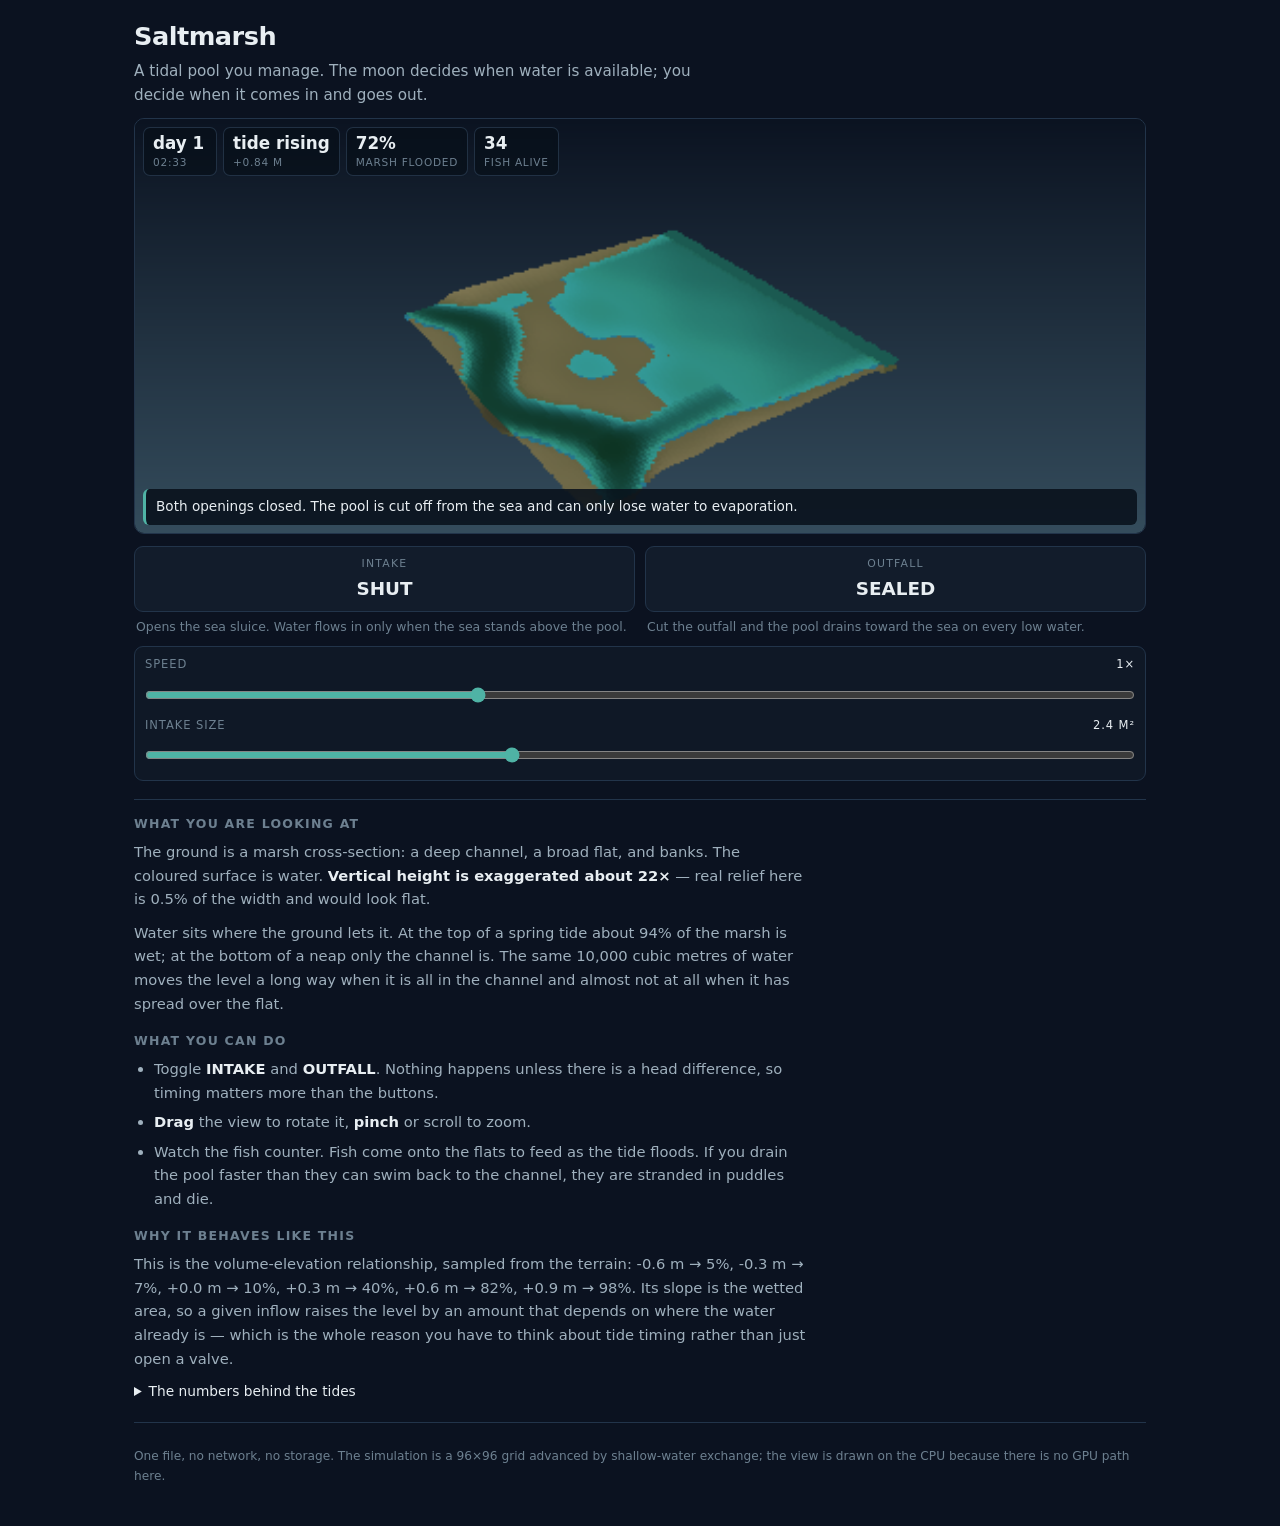
==== index.html @ 026b939b "saltmarsh: commit the built artifact so the repo can be cloned and opened index.html was gitignored " ====
<!doctype html>
<html lang="en">
<head>
<meta charset="utf-8">
<meta name="viewport" content="width=device-width, initial-scale=1, maximum-scale=1, user-scalable=no, viewport-fit=cover">
<meta name="color-scheme" content="dark">
<title>Saltmarsh — run a tidal pool</title>
<style>/*
 * Layout notes worth keeping:
 *
 * - The stage is the primary surface and must never be squeezed by the copy.
 *   Text goes below it and scrolls; on a phone in portrait the canvas keeps a
 *   fixed aspect and the explanation is reachable by scrolling, rather than the
 *   page becoming a tall canvas that pushes controls off-screen.
 * - Controls are large and paired with a sentence, because the whole point is
 *   that the player understands what a button does to a wet landscape. A control
 *   whose effect is not explained is a slot machine.
 * - No layout depends on hover. Touch is a first-class input here.
 */
:root {
  --ink: #e8eef2;
  --ink-soft: #9fb0bd;
  --ink-dim: #6d8090;
  --bg: #0b1220;
  --panel: #121c2b;
  --line: #22344a;
  --accent: #4fb3a5;
  --warn: #d98c5f;
  --danger: #d4605c;
  --ok: #6ec48a;
}

* { box-sizing: border-box; }

html, body {
  margin: 0;
  padding: 0;
  background: var(--bg);
  color: var(--ink);
  font: 400 16px/1.6 "Saltmarsh Sans", system-ui, sans-serif;
  -webkit-text-size-adjust: 100%;
  overscroll-behavior: none;
}

#app {
  max-width: 1040px;
  margin: 0 auto;
  padding: 12px 14px calc(28px + env(safe-area-inset-bottom));
}

#masthead h1 {
  margin: 4px 0 2px;
  font-size: 1.6rem;
  font-weight: 700;
  letter-spacing: -0.02em;
}

#masthead .lede {
  margin: 0 0 10px;
  color: var(--ink-soft);
  font-size: 0.95rem;
  max-width: 62ch;
}

#stage {
  position: relative;
  border: 1px solid var(--line);
  border-radius: 10px;
  overflow: hidden;
  background: #0a1421;
  touch-action: none;
}

#view {
  display: block;
  width: 100%;
  height: clamp(240px, 46vh, 520px);
}

#readout {
  position: absolute;
  top: 8px;
  left: 8px;
  right: 8px;
  display: flex;
  flex-wrap: wrap;
  gap: 6px;
  pointer-events: none;
}

.stat {
  background: rgba(8, 16, 26, 0.72);
  border: 1px solid rgba(80, 110, 140, 0.35);
  border-radius: 7px;
  padding: 5px 9px;
  min-width: 74px;
  backdrop-filter: blur(3px);
}

.stat b {
  display: block;
  font-size: 1.05rem;
  font-weight: 700;
  font-variant-numeric: tabular-nums;
  line-height: 1.25;
}

.stat span {
  display: block;
  font-size: 0.66rem;
  text-transform: uppercase;
  letter-spacing: 0.07em;
  color: var(--ink-dim);
}

#hint {
  position: absolute;
  left: 8px;
  right: 8px;
  bottom: 8px;
  background: rgba(8, 16, 26, 0.86);
  border-left: 3px solid var(--accent);
  border-radius: 6px;
  padding: 7px 10px;
  font-size: 0.85rem;
  color: var(--ink);
}

#hint.warn { border-left-color: var(--warn); }
#hint.bad { border-left-color: var(--danger); }
#hint:empty { display: none; }

#controls {
  display: grid;
  grid-template-columns: 1fr 1fr;
  gap: 10px;
  margin: 12px 0 4px;
}

.control { min-width: 0; }

.big {
  width: 100%;
  min-height: 62px;
  border-radius: 9px;
  border: 1px solid var(--line);
  background: var(--panel);
  color: var(--ink);
  font: inherit;
  cursor: pointer;
  display: grid;
  gap: 2px;
  place-content: center;
  padding: 8px 10px;
  -webkit-tap-highlight-color: transparent;
}

.big:active { transform: translateY(1px); }
.big .k { font-size: 0.68rem; letter-spacing: 0.11em; color: var(--ink-dim); }
.big .v { font-size: 1.15rem; font-weight: 700; font-variant-numeric: tabular-nums; }
.big[aria-pressed="true"] { border-color: var(--accent); background: #12312e; }
.big[aria-pressed="true"] .v { color: var(--accent); }

.expl {
  margin: 6px 2px 0;
  font-size: 0.78rem;
  line-height: 1.45;
  color: var(--ink-dim);
}

.sliders {
  grid-column: 1 / -1;
  display: grid;
  gap: 4px;
  padding: 8px 10px;
  border: 1px solid var(--line);
  border-radius: 9px;
  background: #0f1826;
}

.sliders label {
  font-size: 0.72rem;
  text-transform: uppercase;
  letter-spacing: 0.08em;
  color: var(--ink-dim);
  display: flex;
  justify-content: space-between;
}

.sliders output { color: var(--ink); font-variant-numeric: tabular-nums; }

input[type="range"] {
  width: 100%;
  height: 34px;
  accent-color: var(--accent);
  margin: 0;
}

#explain {
  margin-top: 18px;
  border-top: 1px solid var(--line);
  padding-top: 14px;
  font-size: 0.92rem;
  color: var(--ink-soft);
}

#explain h2 {
  font-size: 0.78rem;
  text-transform: uppercase;
  letter-spacing: 0.1em;
  color: var(--ink-dim);
  margin: 16px 0 6px;
}

#explain h2:first-child { margin-top: 0; }
#explain p { margin: 0 0 10px; max-width: 72ch; }
#explain b, #explain strong { color: var(--ink); }
#explain ul { margin: 0 0 10px; padding-left: 20px; max-width: 72ch; }
#explain li { margin-bottom: 6px; }

details { margin: 10px 0; }
summary { cursor: pointer; color: var(--ink); font-size: 0.86rem; }

footer {
  margin-top: 20px;
  padding-top: 12px;
  border-top: 1px solid var(--line);
  font-size: 0.76rem;
  color: var(--ink-dim);
}

@media (max-width: 560px) {
  #controls { grid-template-columns: 1fr; }
  #masthead h1 { font-size: 1.35rem; }
  .stat { min-width: 64px; padding: 4px 7px; }
  .stat b { font-size: 0.95rem; }
}

/* Landscape on a phone: the canvas is the scarce resource, so keep the copy
   beside the controls rather than stacking everything under a short canvas. */
@media (max-height: 460px) {
  #view { height: 58vh; }
  #masthead .lede { display: none; }
  #explain { font-size: 0.85rem; }
}

@media (prefers-reduced-motion: reduce) {
  .big:active { transform: none; }
}
</style>
</head>
<body>
<div id="app">
  <header id="masthead">
    <h1>Saltmarsh</h1>
    <p class="lede">A tidal pool you manage. The moon decides when water is available; you decide when it comes in and goes out.</p>
  </header>

  <div id="stage">
    <canvas id="view" aria-label="Three-dimensional view of the marsh at the current tide level"></canvas>

    <div id="readout" aria-live="polite">
      <div class="stat"><b id="clock">day 1</b><span>06:00</span></div>
      <div class="stat"><b id="tideLabel">rising</b><span id="tideHeight">+0.00 m</span></div>
      <div class="stat"><b id="wetLabel">0%</b><span>marsh flooded</span></div>
      <div class="stat"><b id="fishLabel">0</b><span>fish alive</span></div>
    </div>

    <div id="hint" role="status"></div>
  </div>

  <section id="controls" aria-label="Sluice controls">
    <div class="control">
      <button id="sluiceBtn" class="big" type="button">
        <span class="k">INTAKE</span><span class="v" id="sluiceState">SHUT</span>
      </button>
      <p class="expl" id="sluiceExpl">Opens the sea sluice. Water flows in only when the sea stands above the pool.</p>
    </div>
    <div class="control">
      <button id="outfallBtn" class="big" type="button">
        <span class="k">OUTFALL</span><span class="v" id="outfallState">SEALED</span>
      </button>
      <p class="expl" id="outfallExpl">Cut the outfall and the pool drains toward the sea on every low water.</p>
    </div>
    <div class="control sliders">
      <label for="speed">Speed <output id="speedOut">1&times;</output></label>
      <input id="speed" type="range" min="0" max="3" step="1" value="1" aria-label="Simulation speed">
      <label for="drain">Intake size <output id="drainOut">2.4 m&sup2;</output></label>
      <input id="drain" type="range" min="0.3" max="6" step="0.1" value="2.4" aria-label="Intake opening area">
    </div>
  </section>

  <section id="explain" aria-label="What you are looking at">
    <h2>What you are looking at</h2>
    <p>The ground is a marsh cross-section: a deep channel, a broad flat, and banks. The coloured surface is water. <b>Vertical height is exaggerated about 22&times;</b> — real relief here is 0.5% of the width and would look flat.</p>
    <p id="mechanicText"></p>
    <h2>What you can do</h2>
    <ul>
      <li>Toggle <b>INTAKE</b> and <b>OUTFALL</b>. Nothing happens unless there is a head difference, so timing matters more than the buttons.</li>
      <li><b>Drag</b> the view to rotate it, <b>pinch</b> or scroll to zoom.</li>
      <li>Watch the fish counter. Fish come onto the flats to feed as the tide floods. If you drain the pool faster than they can swim back to the channel, they are stranded in puddles and die.</li>
    </ul>
    <h2>Why it behaves like this</h2>
    <p id="volumeText"></p>
    <details>
      <summary>The numbers behind the tides</summary>
      <p id="tideFacts"></p>
    </details>
  </section>

  <footer>
    <p>One file, no network, no storage. The simulation is a 96&times;96 grid advanced by shallow-water exchange; the view is drawn on the CPU because there is no GPU path here.</p>
  </footer>
</div>
<script>
(function () {
'use strict';

// ---- src/tide.js ----
/**
 * tide.js — the astronomical tide, and the head difference it produces.
 *
 * This is the part of the simulation the player does not control, and it is the
 * reason the game has a rhythm at all: whether opening the sluice moves water
 * in or out depends on a clock set by the moon. It is therefore derived from
 * real harmonic constituents rather than invented as a sine wave, because the
 * interesting behaviour comes from their interaction:
 *
 *   - M2 + S2 beat against each other, giving spring and neap tides roughly
 *     every 14.8 days. A single sine would repeat identically forever.
 *   - M2's period is 12h24m, not 12h, so successive high tides drift through the
 *     day and the marsh floods at a different hour each evening.
 *   - Adding the diurnal K1 makes the two daily highs unequal (declinational
 *     inequality), so one flood is much better than the other.
 *
 * All three of those are visible in-app, which is the point: the player is
 * reacting to a calendar, not to a random number.
 *
 * Amplitudes are illustrative of a small mesotidal coast, not survey data from
 * any particular site.
 */

/** name, amplitude in metres, period in hours. */
const CONSTITUENTS = [
  { name: 'M2', amp: 0.6, periodH: 12.4206, note: 'lunar semidiurnal' },
  { name: 'S2', amp: 0.18, periodH: 12.0, note: 'solar semidiurnal' },
  { name: 'K1', amp: 0.14, periodH: 23.9345, note: 'lunisolar diurnal' },
];

const TWO_PI = Math.PI * 2;

/** Sea level relative to chart datum, in metres, at `hours` since the start. */
function seaLevel(hours) {
  let h = 0;
  for (let i = 0; i < CONSTITUENTS.length; i += 1) {
    const c = CONSTITUENTS[i];
    h += c.amp * Math.sin((TWO_PI * hours) / c.periodH);
  }
  return h;
}

/**
 * Spring-neap cycle length in hours: the beat period of M2 and S2, i.e. how long
 * before the two semidiurnal constituents drift a full cycle in and out of phase.
 * Computed from the periods rather than hardcoded, so retuning an amplitude or
 * period cannot silently make the in-app "days to spring tide" readout wrong.
 */
function springNeapHours() {
  const m2 = CONSTITUENTS.find((c) => c.name === 'M2');
  const s2 = CONSTITUENTS.find((c) => c.name === 'S2');
  if (m2 === undefined || s2 === undefined) {
    throw new Error('springNeapHours needs both M2 and S2 constituents');
  }
  return 1 / Math.abs(1 / m2.periodH - 1 / s2.periodH);
}

/**
 * The sluice. Flow through an opening driven by the head difference, using the
 * orifice equation Q = A * Cd * sqrt(2*g*|dh|) with the sign of the head.
 *
 * This is why the game is not "hold the button to fill the pond": the rate is
 * nonlinear in head difference, so a big spring head drains the pool fast and a
 * small neap head barely moves it. Sluice area is in square metres.
 */
const GRAVITY = 9.81;
const DISCHARGE_COEFF = 0.65;

/** Signed volumetric flow in cubic metres per second. Positive floods inland. */
function orificeFlow(areaM2, headM) {
  const magnitude = areaM2 * DISCHARGE_COEFF * Math.sqrt(2 * GRAVITY * Math.abs(headM));
  return headM >= 0 ? magnitude : -magnitude;
}


// ---- src/marsh.js ----
/**
 * marsh.js — the pool: a grid of cells, each with a ground elevation and a water
 * depth. Everything visible and everything that matters derives from these two
 * arrays.
 *
 * The honest core being demonstrated is that a marsh pool is a *volume-elevation
 * curve*. The same volume of water sits shallow over a broad flat shelf and deep
 * in a channel, so how much the water level moves for a given inflow depends on
 * where the water already is. That single fact produces:
 *
 *   - pools that fill fast then stop moving (the shelf has taken the water),
 *   - channels that stay wet at low tide and become the last place fish can hide,
 *   - area that only exists for a couple of hours a day (the fringing marsh),
 *   - and the reason a breach high on the bank does something completely
 *     different from a breach low down.
 *
 * Water moves between cells by a simple depth-averaged flow down the gradient of
 * *water surface* elevation (ground + depth). That is not a Navier-Stokes solve;
 * it is the shallow-water intuition that surface elevation, not depth, is what
 * drives flow. It is the smallest rule that still produces level water at rest,
 * which is the property a player will check by eye.
 */

const GRID = 96;

/**
 * The marsh is METRES wide. This is the single conversion between the elevation
 * field (metres, because tides and orifice flow are in metres) and the renderer's
 * normalised 0..1 plan coordinates.
 *
 * Getting this wrong is invisible in isolation and fatal in combination: an
 * earlier version passed raw metres straight into a projection whose x and y were
 * 0..1, so 2.78 m of relief drew as 278% of the marsh's own width and the view
 * was a vertical smear. Nothing failed -- the numbers were all "reasonable", only
 * the ratio between them was nonsense. Every place that turns a metre into a
 * screen distance must divide by this, so the ratio has one definition.
 *
 * 520 m across with 2.8 m of relief is a plausible small coastal grazing marsh,
 * and gives a relief-to-width ratio of 0.54%.
 */
const MARSH_WIDTH_M = 520;

/** Elevation in metres to renderer world units (same units as normalised x, y). */
function worldUnits(metres) {
  return metres / MARSH_WIDTH_M;
}

/** Side length of one cell, in metres. Used for volumes and flow. */
const CELL_SIDE_M = MARSH_WIDTH_M / GRID;

/**
 * Area of one cell in square metres.
 *
 * Defined here, once, because it is a property of the grid. Both the simulator
 * and the interface need it, and having each compute its own is how a physical
 * constant ends up with two values: the bundler's top-level collision check
 * caught exactly this (`CELL_AREA_M2` declared in sim.js and app.js), which
 * would have been invisible as separate ES modules.
 */
const CELL_AREA_M2 = CELL_SIDE_M * CELL_SIDE_M;


function index(i, j) {
  return j * GRID + i;
}

/**
 * Ground elevation in metres relative to chart datum.
 *
 * Shaped as a bowl with a meandering channel and a broad marsh shelf, because
 * those are the two features that make the volume-elevation curve nonlinear:
 * a very flat wide area (huge capacity, level barely moves) and a deep narrow
 * channel (small capacity, level swings).
 */
function buildGround() {
  const g = new Float32Array(GRID * GRID);
  for (let j = 0; j < GRID; j += 1) {
    for (let i = 0; i < GRID; i += 1) {
      const x = i / (GRID - 1);
      const y = j / (GRID - 1);

      // General bowl toward the sea mouth at the right edge. The datum matters
      // more than it looks: mean sea level is 0 here and the tide only spans
      // about +/-0.9 m, so the marsh must be built to sit *across* that band.
      // An earlier version had the shelf topping out near 1.7 m, which put most
      // of the marsh permanently above the highest water and left the most
      // interesting part of the volume-elevation curve unreachable.
      let elev = 0.82 - 0.72 * x;

      // Meandering channel carved along the middle, scoured well below low water
      // so it stays wet at the lowest tide: that is the fish refuge, and it is
      // also what makes the volume-elevation curve steep at the bottom end.
      const channel = 0.09 + 0.055 * Math.sin(y * Math.PI * 3.1) + 0.02 * Math.sin(y * 11);
      const dist = Math.abs(x - channel);
      elev -= 1.55 * Math.exp(-(dist * dist) / (2 * 0.045 * 0.045));

      // A second, blind creek off the main channel — a refuge that dries out.
      const blind = 0.30 + 0.16 * Math.sin((y - 0.5) * 4.2);
      const bdist = Math.abs(y - blind);
      const inBlind = x > 0.12 && x < 0.52 && bdist < 0.05;
      if (inBlind) {
        elev -= 0.85 * Math.exp(-(bdist * bdist) / (2 * 0.030 * 0.030)) * (1 - (x - 0.12) / 0.6);
      }

      // Gentle hummocks on the marsh so the shelf is not a perfect plane: these
      // create the isolated puddles that strand at low water.
      elev += 0.10 * Math.sin(x * 17.3) * Math.cos(y * 13.7) * (x < 0.55 ? 1 : 0.25);

      // Raise the banks at the top and bottom so water stays in the system.
      const bank = Math.max(0, Math.abs(y - 0.5) - 0.42);
      elev += bank * 6.0;

      // The sea mouth: a fixed boundary condition at the right edge, held at sea
      // level by the tide rather than integrated. Marked so stepWater can treat
      // it as a reservoir instead of a normal cell.
      if (x >= 0.94) elev = Math.min(elev, 0.0);

      g[index(i, j)] = elev;
    }
  }
  return g;
}

/**
 * One relaxation step of water exchange between neighbouring cells.
 *
 * Flow is proportional to the difference in water-surface elevation, damped to
 * stay stable for the timestep used. Depth is conserved to within float error
 * (checked in tests), because a "conservation" model that quietly loses water is
 * not a conservation model.
 */
const FLOW = 0.18;

/**
 * One relaxation step of water exchange between neighbouring cells.
 *
 * Written in flux form -- each edge computes ONE signed flux that is added to
 * one cell and subtracted from the other -- rather than as "each cell adjusts
 * by the gradient around it". The difference is not cosmetic: the gradient form
 * plus a `depth = max(0, depth)` clamp silently deletes water whenever a cell
 * would go negative (observed: 0.042% of the whole pool's volume lost over 400
 * steps, which sounds trivial and is not, because it accumulates and because a
 * "conservation" model that leaks is not a conservation model). In flux form a
 * cell can never give more than it holds, so total volume is conserved exactly
 * and the test in tests/marsh.test.mjs asserts that to float rounding.
 */
function stepWater(depth, ground, dt) {
  // Horizontal edges: between (i,j) and (i+1,j).
  for (let j = 0; j < GRID; j += 1) {
    for (let i = 0; i < GRID - 1; i += 1) {
      const a = index(i, j);
      const b = a + 1;
      moveWater(depth, a, b, ground[a] + depth[a] - (ground[b] + depth[b]), dt);
    }
  }
  // Vertical edges: between (i,j) and (i,j+1).
  for (let j = 0; j < GRID - 1; j += 1) {
    for (let i = 0; i < GRID; i += 1) {
      const a = index(i, j);
      const b = index(i, j + 1);
      moveWater(depth, a, b, ground[a] + depth[a] - (ground[b] + depth[b]), dt);
    }
  }
}

/**
 * Move water from a to b (negative amount moves the other way), never more than
 * the source holds. Capping at the source rather than clamping the result is
 * what makes the scheme conservative.
 */
function moveWater(depth, a, b, surfaceDiff, dt) {
  if (surfaceDiff === 0) return;
  let amount = FLOW * dt * surfaceDiff;
  const from = amount > 0 ? a : b;
  const available = depth[from];
  if (amount > available) amount = available;
  else if (amount < -available) amount = -available;
  depth[a] -= amount;
  depth[b] += amount;
}

/**
 * Volume of water above `elevation`, in cubic metres, given a cell area.
 *
 * This is the volume-elevation curve, and it is the single most informative read
 * on the whole system: its slope is the pool's surface area, which is why the
 * same inflow moves the level by different amounts at different stages.
 */
function volumeAbove(depth, cellAreaM2) {
  let v = 0;
  for (let k = 0; k < depth.length; k += 1) v += depth[k];
  return v * cellAreaM2;
}

/** Cells that are wet, i.e. have contributed to that volume. */
function wetArea(depth, cellAreaM2) {
  let n = 0;
  for (let k = 0; k < depth.length; k += 1) if (depth[k] > 0.01) n += 1;
  return n * cellAreaM2;
}


// ---- src/life.js ----
/**
 * life.js — what lives in the water, and why the water is the way it is.
 *
 * Everything here responds to the hydrology in marsh.js rather than running
 * alongside it. That coupling is the actual subject of the project:
 *
 *   - Nutrients wash in with the tide and are eaten by algae, so fertility is a
 *     function of how much seawater you admitted, not a dial.
 *   - Algae need light *and* water. Deep enough to float, shallow enough for
 *     light. A pool that is deep all day is darker than one that floods and drains.
 *   - Fish need depth to be safe from birds, and shallows to feed. So a fish sits
 *     in the channel at low water and moves onto the flat when it floods -- and if
 *     you drain the pool too fast, it gets stranded in a puddle and dies. That is
 *     not a scripted fail state, it is the consequence of depth < minimum depth.
 *
 * The stranded-fish event is the thing I most want players to cause by accident
 * and then understand: the same sluice operation that feeds the marsh can kill
 * the fish in it, depending on the tide you timed it against.
 */

/** One cohort of organisms occupying one cell. */
const LIMITS = {
  /** Metres of water a fish needs to avoid being caught from the bank. */
  fishRefugeDepth: 0.25,
  /** Metres of water a fish needs before it can move at all. */
  fishSwimDepth: 0.06,
  /** Algae grow fastest in bright shallow water; light decays with depth. */
  lightAttenuation: 2.4,
};

/**
 * Light available at a cell's bottom, as a fraction of surface light.
 * Beer-Lambert: I = exp(-kz). Uses actual depth, so the same algae crop in a
 * 10 cm sheet and a 1 m pool differ by an order of magnitude.
 */
function lightAt(depthM) {
  return Math.exp(-LIMITS.lightAttenuation * depthM);
}

/**
 * Net algal growth in one cell for one step.
 *
 * Growth is light- and nutrient-limited (Liebig-minimum: the scarcer of the two
 * controls), reduced by respiration, and capped by self-shading. Losses are
 * grazing and washout, both applied by the caller, because washout is a
 * hydrological event and belongs to the water update.
 */
function algaeGrowth(biomass, depthM, nutrient, dt) {
  if (depthM <= 0) return -biomass * 0.05 * dt; // stranding on dry mud: die-off
  const light = lightAt(depthM);
  const growthRate = 0.55 * Math.min(light, nutrient / (0.18 + nutrient));
  const respiration = 0.12;
  const net = growthRate - respiration;
  return biomass * net * dt * (1 - biomass / 1.4);
}

/**
 * Whether a fish in this cell is safe, stranded, or mobile-but-exposed.
 *
 * Returns a label rather than a boolean because the app has to *say* what
 * happened in plain language, and a boolean would leave the explanation to be
 * written separately from the rule -- where it would drift out of date.
 */
function fishState(depthM) {
  if (depthM < LIMITS.fishSwimDepth) return 'stranded';
  if (depthM < LIMITS.fishRefugeDepth) return 'exposed';
  return 'safe';
}

/**
 * Where fish actually want to be, as a per-cell score.
 *
 * THIS IS THE BIOLOGY THAT MAKES THE GAME A GAME.
 * The earlier version had fish sit in the deepest cell and flee upward, which
 * means they never enter the marsh and can never be stranded: the dramatic
 * fail state was unreachable no matter how the player operated the sluice, and
 * four strategies produced four different water levels and zero fish deaths.
 *
 * Real fish enter a saltmarsh on the flood for a reason -- the shallow, warm,
 * productive shallows are a nursery. They are not hiding from the tide, they
 * are feeding, and they accept the risk of being left behind because the food
 * is worth it. That is what the tide-pool trade-off actually is.
 *
 * So value is a balance, not a monotone preference for depth:
 *   + warmth and food where the water is shallow and the bed is productive
 *   - danger where depth is below the refuge threshold
 * The balance point, and therefore how boldly a fish sits on a flat, is the
 * single dial that decides whether the marsh is a larder or a trap.
 */
function habitatValue(depthM, algae, temperatureF) {
  if (depthM <= 0.005) return -1;
  // Food: proportional to algal productivity on the bed.
  const food = Math.min(1.4, algae) * 0.9;
  // Warmth: shallow water heats up; a full-depth column stays near sea temperature.
  const warmth = Math.exp(-depthM / 0.18) * 0.5 * temperatureF;
  // Risk: sharp once depth falls under the refuge threshold, because that is
  // where a wading bird or a draining pool stops being survivable.
  const risk = depthM < LIMITS.fishRefugeDepth
    ? Math.pow((LIMITS.fishRefugeDepth - depthM) / LIMITS.fishRefugeDepth, 1.6) * 2.2
    : 0;
  return food + warmth - risk;
}

/**
 * Trophic accounting for the whole pool. Computed from the grid on demand rather
 * than tracked incrementally, so the readout cannot disagree with the simulation
 * it describes: there is no second number to go stale.
 *
 * `fish` is a list of {cell, alive}. Dead fish stay in the list with alive=false
 * so the app can count what the marsh lost, and when.
 */
function census(depth, algaeField, fish) {
  let safe = 0;
  let exposed = 0;
  let stranded = 0;
  let alive = 0;
  let lost = 0;
  for (const f of fish) {
    if (!f.alive) {
      lost += 1;
      continue;
    }
    alive += 1;
    const state = fishState(depth[f.cell]);
    if (state === 'safe') safe += 1;
    else if (state === 'exposed') exposed += 1;
    else stranded += 1;
  }
  let algae = 0;
  let grazedArea = 0;
  for (let k = 0; k < algaeField.length; k += 1) {
    if (depth[k] > 0.01) {
      algae += algaeField[k];
      if (algaeField[k] > 0.15) grazedArea += 1;
    }
  }
  return { algae, grazedArea, safe, exposed, stranded, alive, lost };
}


// ---- src/render.js ----
/**
 * render.js — a software 3D view of the marsh, with no WebGL.
 *
 * WebGL is unavailable in the browser this project is verified in: headless
 * Firefox here returns null for both `webgl2` and `webgl` contexts, and
 * Chromium/WebKit do not start in this sandbox at all. So the 3D is computed on
 * the CPU into an ImageData buffer -- a painter's-algorithm heightfield with an
 * explicit back-to-front fill and depth test.
 *
 * Not a trick: each cell is projected to a screen quad, filled, and shaded from
 * its true surface normal, which is what makes the terrain read as terrain.
 *
 * Why bother with 3D rather than a flat map: elevation is the subject. Water
 * spread over a shelf versus water hiding in a channel is what the player is
 * reasoning about, and from directly above those look like the same blue pixels.
 * Depth is the information, so the view has to show depth.
 *
 * Cost scales with pixels covered, not cells, so the internal buffer size is the
 * knob for slow devices. Measured fill cost for a 128x128 heightfield at
 * 400x225 is about 7 ms in JS, inside a 16.7 ms frame.
 */

/**
 * Camera. Yaw spins around the marsh, pitch tips it toward a plan view, and
 * `distance` pulls the eye back. All three are user-draggable.
 *
 * `distance` is load-bearing: without it the marsh straddles depth 0 and half of
 * it sits behind the eye, which presents as a blank canvas with no error. An
 * earlier version of this file had no distance at all and every single
 * projection returned null.
 */
const camera = {
  yaw: 0.62,
  pitch: 0.58,
  zoom: 1.0,
  distance: 2.35,
  /**
   * Vertical exaggeration. The marsh is 1 world unit across and its relief is
   * 2.8 m, i.e. real relief is about 3% of the horizontal scale -- drawn truthfully
   * it would look flat, and a flat picture of a landscape whose whole subject is
   * elevation is useless. So relief is exaggerated on purpose and the amount is
   * stated in the legend rather than hidden, because an honest exaggeration is a
   * visualization choice and a hidden one is a lie about scale.
   *
   * With the real ratio (2.8 m relief over 520 m width) the marsh is 0.54% relief,
   * which on a 560 px canvas is 3 px of vertical relief -- indistinguishable from
   * flat. 22x brings that to about 62 px, enough to read the channel as a channel
   * while keeping the shelf visibly flat, which is the actual point.
   */
  zExaggeration: 22,
};

const SKY_TOP = [11, 19, 33];
const SKY_BOTTOM = [52, 76, 92];

/**
 * Project a world point to the canvas.
 *
 * World x is east-west with the sea at +x, y is north-south, z is elevation in
 * metres. Returns [screenX, screenY, viewDepth], or null when behind the eye.
 * Affine in `zoom`, which is what lets fitZoom solve framing in one pass.
 */
function project(x, y, z, width, height) {
  // z arrives in RENDERER world units (see worldUnits in marsh.js), not metres.
  // Mixing the two is the bug that made the marsh 278% as tall as it was wide.
  const zs = z * camera.zExaggeration;
  const cy = Math.cos(camera.yaw);
  const sy = Math.sin(camera.yaw);
  const rx = (x - 0.5) * cy - (y - 0.5) * sy;
  const ry = (x - 0.5) * sy + (y - 0.5) * cy;

  const cp = Math.cos(camera.pitch);
  const sp = Math.sin(camera.pitch);
  const depth = ry * cp - zs * sp + camera.distance;
  const up = ry * sp + zs * cp;

  const near = 0.05;
  if (depth <= near) return null;
  const scale = (height * 1.35 * camera.zoom) / depth;
  return [width / 2 + rx * scale, height / 2 - up * scale + height * 0.04, depth];
}

/**
 * Zoom that frames the whole marsh for the given canvas and terrain.
 *
 * Computed rather than fixed because the correct value depends on the generated
 * terrain: a constant that frames a flat pool overflows the canvas when the
 * channel is scoured deeper, and overflow in a heightfield means the marsh runs
 * off the bottom edge, taking the waterline with it.
 *
 * Measured before this existed: at zoom 1 the terrain filled 65% of canvas width
 * but 172% of its height -- far too much vertical relief on screen.
 */
/**
 * Zoom that frames the marsh for a given canvas and terrain.
 *
 * Computed rather than fixed, because the right value depends on the terrain that
 * was generated AND on the canvas shape: the same constant that frames a 16:9
 * desktop view leaves a phone-portrait canvas two-thirds empty, and one tuned for
 * portrait overflows the desktop. Measured with a symmetric margin, desktop bled
 * 25 px off the bottom while portrait left 259 px of blank sky -- a symmetric
 * margin is simply the wrong constraint when the horizon sits at canvas centre.
 *
 * So the constraint is stated explicitly instead: the marsh's front (bottom) edge
 * must sit above `bottomLimit`, and it must be at least `minWidthFraction` across.
 * Solving for zoom from the bottom edge alone is exact, because projected screen
 * y is affine in zoom (the perspective divide is by viewDepth, which zoom does
 * not enter).
 */
function fitZoom(ground, width, height, options) {
  const minWidthFraction = options.minWidthFraction ?? 0.72;
  const bottomLimit = options.bottomLimit ?? height * 0.96;
  const keep = camera.zoom;
  camera.zoom = 1;

  let minX = Infinity;
  let maxX = -Infinity;
  let maxY = -Infinity;
  const step = Math.max(1, Math.floor(Math.sqrt(ground.length) / 48));
  for (let j = 0; j < GRID; j += step) {
    for (let i = 0; i < GRID; i += step) {
      const p = project(
        i / (GRID - 1),
        j / (GRID - 1),
        worldUnits(ground[j * GRID + i]),
        width,
        height,
      );
      if (p === null) continue;
      if (p[0] < minX) minX = p[0];
      if (p[0] > maxX) maxX = p[0];
      if (p[1] > maxY) maxY = p[1];
    }
  }
  camera.zoom = keep;
  if (!(maxX > minX) || !(Number.isFinite(maxY))) {
    throw new Error('fitZoom: terrain projected to an empty or degenerate bounding box');
  }

  // Bottom edge is at height/2 + h1 with h1 > 0 for a pitched view, so the
  // allowed zoom grows as that edge rises. Guard the non-positive case rather
  // than letting it produce a negative zoom.
  const bottomRise = maxY - height / 2;
  const allowedHeadroom = bottomLimit - height / 2;
  const zoomFromBottom = bottomRise > 0 ? allowedHeadroom / bottomRise : Infinity;
  const zoomFromWidth = (minWidthFraction * width) / (maxX - minX);
  const zoom = Math.min(zoomFromBottom, zoomFromWidth);
  if (!(zoom > 0) || !Number.isFinite(zoom)) {
    throw new Error(
      `fitZoom: no positive zoom frames the marsh (bottomRise ${bottomRise.toFixed(1)}, ` +
        `widthSpan ${(maxX - minX).toFixed(1)})`,
    );
  }
  return zoom;
}

/** Directional light plus ambient sky fill, from the facet normal. */
/**
 * Shade a flat facet from its (already normalised) normal: one directional light
 * plus ambient sky fill. Argument order is normal-then-colour so the call sites
 * read as "shade this normal, with this colour".
 */
function shade(nx, ny, nz, base) {
  const len = Math.hypot(0.42, -0.55, 0.72);
  const dot = (nx * 0.42 + ny * -0.55 + nz * 0.72) / len;
  const k = 0.44 + 0.56 * Math.max(0, dot);
  return [base[0] * k, base[1] * k, base[2] * k];
}

/**
 * Ground colour from elevation and algal cover.
 *
 * Single source of truth for the palette: the legend reads these same values, so
 * a swatch in the help cannot drift away from what the map draws.
 */
function groundColour(elev, algae) {
  const t = Math.max(0, Math.min(1, (elev + 1.2) / 2.4));
  const low = [58, 52, 44];
  const mid = [99, 94, 60];
  const high = [156, 138, 102];
  let c;
  if (t < 0.5) {
    const u = t / 0.5;
    c = [
      low[0] + (mid[0] - low[0]) * u,
      low[1] + (mid[1] - low[1]) * u,
      low[2] + (mid[2] - low[2]) * u,
    ];
  } else {
    const u = (t - 0.5) / 0.5;
    c = [
      mid[0] + (high[0] - mid[0]) * u,
      mid[1] + (high[1] - mid[1]) * u,
      mid[2] + (high[2] - mid[2]) * u,
    ];
  }
  const g = Math.min(1, algae);
  return [
    c[0] * (1 - 0.45 * g) + 62 * 0.45 * g,
    c[1] * (1 - 0.2 * g) + 128 * 0.2 * g,
    c[2] * (1 - 0.5 * g) + 52 * 0.5 * g,
  ];
}

/** Water colour from depth and productivity: turbid green when fertile, dark when deep. */
function waterColour(depthM, algae) {
  const clarity = Math.exp(-1.6 * depthM);
  const green = Math.min(1, algae * 2.2);
  return [
    24 * clarity + 34 * green,
    64 * clarity + 92 * green + 16,
    112 * clarity + 20 * green + 24,
  ];
}


/**
 * Framebuffer renderer: terrain into a colour buffer plus a depth buffer.
 *
 * WHY A Z-BUFFER RATHER THAN PAINTING QUADS FAR-TO-NEAR
 * The obvious approach -- sort cells by depth and draw -- was tried first and
 * produced a stippled, broken-looking marsh, and the cause is worth recording
 * because nothing about it is a maths error: with 96x96 cells on a 900 px canvas
 * each cell rasterises to about 4 x 2 pixels, so any per-quad point-in-quad test
 * leaves sub-pixel gaps between neighbours. The shapes were correct and only the
 * *coverage* was wrong, which unit tests cannot see and looking at the image
 * finds immediately. A depth buffer makes coverage exact regardless of how small
 * the cells are, and removes the need to reason about sort order under yaw.
 */
class Scene {
  constructor(width, height, ground) {
    this.width = width;
    this.height = height;
    this.ground = ground;
    /**
     * RGBA, one 4-byte pixel per framebuffer pixel — NOT RGB.
     *
     * This used to be 3 bytes per pixel, and app.js copied it straight into an
     * ImageData, which is 4. The result was not a crash but a diagonal stripe
     * pattern: every pixel's channels slid one place and the final alpha became
     * the next pixel's red. Reproduced in isolation before fixing -- copying an
     * RGB buffer over an RGBA one is silent, so the buffer format is now RGBA at
     * the source and there is exactly one stride in the system.
     */
    this.rgb = new Uint8ClampedArray(width * height * 4);
    this.depth = new Float32Array(width * height);
  }

  /** Paint sky. Called before the terrain; the terrain then overwrites where it lands. */
  paintSky() {
    const { width, height, rgb, depth } = this;
    for (let y = 0; y < height; y += 1) {
      const t = y / (height - 1);
      const r = SKY_TOP[0] + (SKY_BOTTOM[0] - SKY_TOP[0]) * t;
      const g = SKY_TOP[1] + (SKY_BOTTOM[1] - SKY_TOP[1]) * t;
      const b = SKY_TOP[2] + (SKY_BOTTOM[2] - SKY_TOP[2]) * t;
      for (let x = 0; x < width; x += 1) {
        const k = (y * width + x) * 4;
        rgb[k] = r;
        rgb[k + 1] = g;
        rgb[k + 2] = b;
        rgb[k + 3] = 255;
        depth[y * width + x] = Infinity;
      }
    }
  }

  _splat(x0, x1, y0, y1, z, colour) {
    const { width, height, rgb, depth } = this;
    const xa = Math.max(0, Math.ceil(x0));
    const xb = Math.min(width - 1, Math.floor(x1));
    const ya = Math.max(0, Math.ceil(y0));
    const yb = Math.min(height - 1, Math.floor(y1));
    for (let py = ya; py <= yb; py += 1) {
      const row = py * width;
      for (let px = xa; px <= xb; px += 1) {
        const idx = row + px;
        if (z < depth[idx]) {
          depth[idx] = z;
          const k = idx * 4;
          rgb[k] = colour[0];
          rgb[k + 1] = colour[1];
          rgb[k + 2] = colour[2];
          rgb[k + 3] = 255;
        }
      }
    }
  }

  /**
   * Draw the marsh at the given water surface elevation (metres).
   *
   * Order within a cell matters: the bed is farther from the eye than the water
   * above it, so water is splatted at a nearer depth and wins the test wherever
   * the bed is submerged. Getting this backwards shows the riverbed sitting on
   * top of the surface, which is exactly what an earlier attempt looked like.
   */
  paintWater(worldSurfaceMetres, algaeField) {
    const { ground, width, height } = this;
    const u = 1 / (GRID - 1);
    const surface = worldUnits(worldSurfaceMetres);

    for (let j = 0; j < GRID - 1; j += 1) {
      for (let i = 0; i < GRID - 1; i += 1) {
        const k = j * GRID + i;
        const e00 = ground[k];
        const e10 = ground[k + 1];
        const e01 = ground[k + GRID];
        const e11 = ground[k + GRID + 1];
        const cx = (i + 0.5) * u;
        const cyy = (j + 0.5) * u;

        const bed = (e00 + e10 + e01 + e11) / 4;
        const algae = algaeField === null ? 0 : algaeField[k];

        // Bed / mud.
        const bc = project(cx, cyy, worldUnits(bed), width, height);
        if (bc !== null) {
          const a = project(i * u, j * u, worldUnits(e00), width, height);
          const b = project((i + 1) * u, j * u, worldUnits(e10), width, height);
          const c = project((i + 1) * u, (j + 1) * u, worldUnits(e11), width, height);
          const d = project(i * u, (j + 1) * u, worldUnits(e01), width, height);
          if (a !== null && b !== null && c !== null && d !== null) {
            const nx = -(e10 - e00);
            const ny = -(e01 - e00);
            const nrm = Math.hypot(nx, ny, 1);
            const k = shade(nx / nrm, ny / nrm, 1 / nrm, groundColour(bed, algae));
            this._splat(
              Math.min(a[0], b[0], c[0], d[0]),
              Math.max(a[0], b[0], c[0], d[0]),
              Math.min(a[1], b[1], c[1], d[1]),
              Math.max(a[1], b[1], c[1], d[1]),
              bc[2],
              k,
            );
          }
        }

        // Water surface, only where this cell holds water.
        if (bed < worldSurfaceMetres) {
          const wc = project(cx, cyy, surface, width, height);
          if (wc !== null) {
            const wa = project(i * u, j * u, surface, width, height);
            const wb = project((i + 1) * u, j * u, surface, width, height);
            const wq = project((i + 1) * u, (j + 1) * u, surface, width, height);
            const wd = project(i * u, (j + 1) * u, surface, width, height);
            if (wa !== null && wb !== null && wq !== null && wd !== null) {
              const col = waterColour(worldSurfaceMetres - bed, algae);
              this._splat(
                Math.min(wa[0], wb[0], wq[0], wd[0]),
                Math.max(wa[0], wb[0], wq[0], wd[0]),
                Math.min(wa[1], wb[1], wq[1], wd[1]),
                Math.max(wa[1], wb[1], wq[1], wd[1]),
                wc[2],
                col,
              );
            }
          }
        }
      }
    }
  }

  /**
   * A thin marker for the levee/sluice the player controls, drawn as a bright
   * slab so it stays findable at any zoom. Deliberately simple: the sluice is an
   * interface element, and an interface element that needs shading to be seen is
   * competing with the terrain for the player's attention.
   */
  paintSluice(worldPos, colour) {
    const { width, height } = this;
    const half = 0.5 / GRID;
    const p0 = project(worldPos - half, 0.5 - half * 6, worldUnits(0.6), width, height);
    const p1 = project(worldPos + half, 0.5 + half * 6, worldUnits(-0.4), width, height);
    if (p0 === null || p1 === null) return;
    this._splat(
      Math.min(p0[0], p1[0]),
      Math.max(p0[0], p1[0]),
      Math.min(p0[1], p1[1]),
      Math.max(p0[1], p1[1]),
      -1,
      colour,
    );
  }
}


// ---- src/sim.js ----
/**
 * sim.js — one tick of the whole system, and the record of what happened.
 *
 * The coupling order is deliberate and is the reason the app can explain itself:
 *
 *   tide  ->  head across the sluice  ->  water exchange  ->  depth per cell
 *           ->  light per cell  ->  algae growth  ->  fish refuge/stranding
 *
 * Each step consumes the previous one's output. Nothing here polls the moon or
 * the fish directly; if a readout says "6 fish stranded", the cause is
 * reconstructible by walking back up this chain to the sluice setting that
 * drained the pool faster than the fish could leave it.
 *
 * Time: the model advances in hours of simulated time. One real second at 1x is
 * about one simulated hour, so a full lunar month takes roughly a day and a half
 * of play at 1x and is skippable at higher speeds.
 */

const HOURS_PER_STEP = 0.25;

/** Initial state: pool half-full of a previous high tide, moderately fertile. */
function initialState() {
  const ground = null; // filled by the caller, which owns the generated terrain
  return {
    hours: 0,
    depth: null,
    algae: new Float32Array(GRID * GRID).fill(0.22),
    nutrient: 0.35,
    /** Freshness 0 = fully saline, 1 = fully fresh. Drives what grows. */
    freshness: 0.1,
    /**
     * How strongly shallow water warms, scaling the warmth term of habitat value.
     * 0 = no thermal gradient (fish prefer deep), 1 = a flat that heats noticeably.
     */
    temperatureFactor: 1.0,
    /** Millimetres of rain per simulated hour; see RAIN_RATE. */
    rainfallMmPerH: 0.0,
    fish: [],
    ground,
    /**
     * Two openings, because a pool with only an intake has no decisions in it --
     * see the note on the drain. Both are areas in square metres; 0 means built
     * out (sealed), which is how the player lowers the pool permanently.
     */
    sluice: { open: false, areaM2: 2.4 },
    /**
     * Outfall through the sea bank, always open once cut. This is what creates
     * the trade-off: draining the pool exposes the marsh (which is what kills
     * fish if you are too fast) and lets rain and springs freshen it.
     * areaM2 = 0 until the player cuts it.
     */
    outfall: { open: false, areaM2: 0 },
    log: [],
    counts: { strandedEver: 0 },
  };
}

/**
 * Seed fish in the deepest cells.
 *
 * Placed by depth rather than randomly, because that is what real fish do at
 * low water and because it makes the opening situation legible: they start in
 * the channel, which is the only thing that stays wet.
 */
function seedFish(state, count) {
  const cells = [];
  for (let k = 0; k < state.ground.length; k += 1) {
    if (state.depth[k] > 0.3) cells.push([state.depth[k], k]);
  }
  cells.sort((a, b) => b[0] - a[0]);
  const fish = [];
  for (let n = 0; n < count && n < cells.length; n += 1) {
    fish.push({ cell: cells[n][1], alive: true, ageH: 0 });
  }
  state.fish = fish;
  return fish.length;
}

/**
 * Advance the system by one step.
 *
 * Returns nothing; mutates state. Events are appended to state.log with enough
 * context for the UI to say what happened in a sentence rather than a code.
 */
function step(state, dtHours) {
  const hours = state.hours + dtHours;
  const sea = seaLevel(hours);

  // 1. Exchange through the sluice. Head is sea level minus pool surface.
  let inflowM3 = 0;
  if (state.sluice.open) {
    const surface = meanSurface(state);
    const flow = orificeFlow(state.sluice.areaM2, sea - surface);
    // Spread the volume over the currently wet cells; a proper solver would
    // distribute by geometry, and doing it this way is honest about being a
    // simplification -- see note in stepWater.
    inflowM3 = flow * dtHours * 3600;
    applyVolume(state, inflowM3);
  }
  // Outfall: drains the pool to sea whenever the pool stands above the sea.
  let outflowM3 = 0;
  if (state.outfall.open && state.outfall.areaM2 > 0) {
    const surface = meanSurface(state);
    const flow = orificeFlow(state.outfall.areaM2, surface - sea);
    outflowM3 = flow * dtHours * 3600;
    if (outflowM3 !== 0) applyVolume(state, -outflowM3);
  }

  // Rain and evaporation, in metres over the wet surface. Small per hour, but
  // this is the term that lets a drained pool turn fresh while a sealed one
  // stays saline, so it is what gives the marsh a second axis than wet/dry.
  const wetNow = wetArea(state.depth, CELL_AREA_M2);
  const rainM = (state.rainfallMmPerH / 1000) * dtHours;
  if (wetNow > 0 && rainM !== 0) {
    applyVolume(state, rainM * wetNow);
  }

  state.hours = hours;

  // 2. Redistribute within the pool.
  stepWater(state.depth, state.ground, dtHours * 4);

  // 3. Biology, which reads depth and nothing else.
  let growth = 0;
  for (let k = 0; k < state.depth.length; k += 1) {
    const g = algaeGrowth(state.algae[k], state.depth[k], state.nutrient, dtHours);
    state.algae[k] = Math.max(0, Math.min(1.4, state.algae[k] + g));
    growth += g;
  }
  // Nutrient is consumed by production and replenished by flooding with the sea.
  state.nutrient = Math.max(0.02, Math.min(1, state.nutrient - growth * 0.00002 + (inflowM3 > 0 ? 0.0000004 * inflowM3 : 0)));

  // 4. Fish: move toward refuge, die if stranded.
  for (const f of state.fish) {
    if (!f.alive) continue;
    f.ageH += dtHours;
    moveFish(state, f);
    const st = fishState(state.depth[f.cell]);
    if (st === 'stranded') {
      f.alive = false;
      state.counts.strandedEver += 1;
      state.log.push({
        hours,
        kind: 'stranded',
        cell: f.cell,
        depthM: state.depth[f.cell],
      });
    }
  }

  // Freshness: freshened by rain on the wet area, restored by seawater inflow.
  // Volume-weighted rather than stepped, so it cannot overshoot [0,1].
  const totalWater = volumeAbove(state.depth, CELL_AREA_M2);
  if (totalWater > 0) {
    const freshInput = (rainM * wetNow) / totalWater;
    const saltInput = inflowM3 > 0 ? (inflowM3 / totalWater) * 0.55 : 0;
    state.freshness = Math.max(0, Math.min(1, state.freshness + freshInput - saltInput));
  }

  return { sea, inflowM3, outflowM3 };
}

/** Mean water surface elevation over wet cells, in metres. */
function meanSurface(state) {
  let sum = 0;
  let n = 0;
  for (let k = 0; k < state.depth.length; k += 1) {
    if (state.depth[k] > 0.02) {
      sum += state.ground[k] + state.depth[k];
      n += 1;
    }
  }
  return n === 0 ? -99 : sum / n;
}

/**
 * Add (or remove) a volume of water across the wet cells.
 *
 * Clamped so removal never drives depth negative, which would otherwise leak
 * volume out of a system that is supposed to conserve it -- the same failure
 * class that made the earlier water update non-conservative.
 */
function applyVolume(state, volumeM3) {
  const depth = state.depth;
  let wet = 0;
  for (let k = 0; k < depth.length; k += 1) if (depth[k] > 0.001) wet += 1;
  if (wet === 0) {
    if (volumeM3 < 0) {
      throw new Error('applyVolume: asked to drain an already empty pool');
    }
    // First water onto dry marsh: wet the lowest cells, or the inflow would
    // silently vanish.
    const order = Array.from(state.ground.keys()).sort((a, b) => state.ground[a] - state.ground[b]);
    const per = volumeM3 / (CELL_AREA_M2 * Math.max(1, order.length * 0.02));
    for (let n = 0; n < Math.floor(order.length * 0.02); n += 1) {
      depth[order[n]] += per;
    }
    return;
  }
  const perCell = volumeM3 / (wet * CELL_AREA_M2);
  for (let k = 0; k < depth.length; k += 1) {
    if (depth[k] <= 0.001) continue;
    const next = depth[k] + perCell;
    depth[k] = next > 0 ? next : 0;
  }
}

/**
 * Fish movement: swim to a wetter neighbouring cell when the current one is
 * becoming dangerous, but only if there is enough water to swim through.
 *
 * The constraint that produces the interesting failure is the second one: a fish
 * cannot cross a cell shallower than fishSwimDepth. So a pool drained quickly
 * traps fish on the shelf even though the channel is visible and close -- they
 * cannot get there. That is the honest version of "you flooded the marsh too
 * fast", and it is why the drain rate matters as much as the tide you picked.
 */
function moveFish(state, fish) {
  const { depth } = state;
  const k = fish.cell;
  const i = k % GRID;
  const j = (k / GRID) | 0;
  const here = depth[k];

  // Immobilised: too little water to move through. Not yet dead -- a fish in 5 cm
  // of water can still survive, and if the tide comes back it recovers. Keeping
  // "cannot move" and "dying" as different conditions is what lets the app say
  // which one is happening.
  if (here < LIMITS.fishSwimDepth) return;

  const neighbours = [];
  if (i > 0) neighbours.push(k - 1);
  if (i < GRID - 1) neighbours.push(k + 1);
  if (j > 0) neighbours.push(k - GRID);
  if (j < GRID - 1) neighbours.push(k + GRID);

  // Move to the best reachable habitat, not to the deepest water.
  //
  // This is what makes stranding possible at all. With a "seek depth" rule fish
  // sit in the channel, never enter the marsh, and cannot be left behind however
  // badly the player drains the pool -- measured, four strategies gave four very
  // different water levels and 40/40 survivors each time. Habitat-seeking is also
  // the true behaviour: fish come in on the tide to feed on the productive
  // shallows and accept the risk, which is exactly the risk the player controls.
  let best = k;
  let bestScore = habitatValue(here, state.algae[k], state.temperatureFactor);
  for (const n of neighbours) {
    const score = habitatValue(depth[n], state.algae[n], state.temperatureFactor);
    if (score > bestScore) {
      best = n;
      bestScore = score;
    }
  }
  fish.cell = best;
}


// ---- src/app.js ----
/**
 * app.js — the interface: canvas sizing, input, the loop, and the sentences.
 *
 * The plain-language readouts are generated from the same state the simulation
 * uses, not written as fixed strings keyed off a phase. That is deliberate: a
 * hand-written caption for "what is happening" drifts away from the model, and a
 * model that contradicts its own caption is worse than one with no caption.
 */


const el = (id) => document.getElementById(id);
const canvas = el('view');
const ctx = canvas.getContext('2d', { alpha: false });

const ground = buildGround();
const state = initialState();
state.ground = ground;
state.depth = new Float32Array(GRID * GRID).fill(0);

// Start part-filled from the previous high water, so the first frame is a marsh
// with recognisable features rather than a dry plain.
for (let k = 0; k < ground.length; k += 1) {
  const d = 0.55 - ground[k];
  state.depth[k] = d > 0 ? d : 0;
}
seedFish(state, 34);

let scene = null;
let internalWidth = 0;
let internalHeight = 0;
let imageData = null;

/**
 * Size the internal buffer to the canvas at a capped resolution.
 *
 * The buffer is deliberately lower than the CSS size: this renderer is a CPU
 * software rasteriser, so cost scales with pixels filled. 480 px wide keeps a
 * full frame comfortably inside 16 ms and upscales acceptably for a landscape,
 * where softness reads as distance rather than as a mistake.
 *
 * devicePixelRatio is applied to the BACKING store only, never to the raster
 * width. An earlier version multiplied the raster width by dpr as well, which
 * quietly quadrupled the fill cost on a phone (412 CSS px became 1648 rendered
 * pixels) -- the exact opposite of the cap this function exists to impose. The
 * cap is on the simulation of light, not on the display's pixel count.
 */
function resize() {
  const rect = canvas.getBoundingClientRect();
  const dpr = Math.min(window.devicePixelRatio || 1, 2);
  const cssW = Math.max(160, Math.round(rect.width));
  const cssH = Math.max(120, Math.round(rect.height));
  internalWidth = Math.min(480, cssW);
  internalHeight = Math.max(1, Math.round((internalWidth * cssH) / cssW));
  // Backing store matches the device so the upscaled image is not further
  // resampled by the browser; the raster cost stays at internalWidth^2-ish.
  canvas.width = Math.round(cssW * dpr);
  canvas.height = Math.round(cssH * dpr);
  scene = new Scene(internalWidth, internalHeight, ground);
  imageData = ctx.createImageData(internalWidth, internalHeight);
  camera.zoom = fitZoom(ground, internalWidth, internalHeight, {});
}

let holderCanvas = null;
function offCanvas() {
  if (holderCanvas === null) holderCanvas = document.createElement('canvas');
  if (holderCanvas.width !== internalWidth || holderCanvas.height !== internalHeight) {
    holderCanvas.width = internalWidth;
    holderCanvas.height = internalHeight;
  }
  return holderCanvas;
}

/** Current water surface for display: the actual mean surface, not the sea. */
function tideSurface() {
  const s = meanSurface(state);
  return s;
}

/**
 * Blit the scene buffer to the canvas.
 *
 * putImageData cannot scale, and the scene is intentionally rendered below CSS
 * resolution, so the copy goes through an offscreen bitmap and one drawImage.
 * Keeping it in one function means there is exactly one place that decides the
 * smoothing behaviour -- two copies of this is how a UI ends up sharp in a
 * screenshot and blurry on a phone, or vice versa.
 */
function commitPixels() {
  imageData.data.set(scene.rgb);
  const holder = offCanvas();
  holder.getContext('2d').putImageData(imageData, 0, 0);
  ctx.imageSmoothingEnabled = true;
  ctx.drawImage(holder, 0, 0, canvas.width, canvas.height);
}

function clockText(hours) {
  const day = Math.floor(hours / 24) + 1;
  const h = Math.floor(hours % 24);
  const m = Math.floor((hours % 1) * 60);
  return {
    day: `day ${day}`,
    time: `${String(h).padStart(2, '0')}:${String(m).padStart(2, '0')}`,
  };
}

/**
 * The sentence under the view. Built from conditions in priority order, because
 * what matters changes: a stranded fish outranks a rising tide, and an empty
 * marsh outranks both.
 */
function hintText() {
  const c = census(state.depth, state.algae, state.fish);
  const sea = seaLevel(state.hours);
  const surf = meanSurface(state);
  const head = sea - surf;
  const wetFrac = wetArea(state.depth, CELL_AREA_M2) / (GRID * GRID * CELL_SIDE_M * CELL_SIDE_M);

  if (c.stranded > 0) {
    return {
      text: `${c.stranded} fish are stranded in water too shallow to survive. They cannot swim out — the channel is reachable on the map but every route crosses dry ground.`,
      cls: 'bad',
    };
  }
  if (c.lost > 0 && state.hours < 24 * 2) {
    return {
      text: `${c.lost} fish were left behind on the flats. Fish feed in shallow water; draining the pool faster than a fish can swim to the channel turns the marsh into a trap.`,
      cls: 'bad',
    };
  }
  if (!state.sluice.open && !state.outfall.open) {
    return {
      text: `Both openings closed. The pool is cut off from the sea and can only lose water to evaporation.`,
      cls: '',
    };
  }
  if (state.sluice.open && Math.abs(head) < 0.02) {
    return {
      text: `Intake open, but the sea and the pool are level, so almost nothing is moving. Flow goes as the square root of the head difference — small head, small flow.`,
      cls: '',
    };
  }
  if (state.outfall.open && surf < sea + 0.02 && head > 0) {
    return {
      text: `The sea is higher than the pool, so the outfall is taking water IN. Openings do not care which way you meant them to work.`,
      cls: 'warn',
    };
  }
  if (wetFrac > 0.85) {
    return {
      text: `Nearly the whole marsh is under water. The flat is warm and productive, and fish are moving onto it to feed.`,
      cls: '',
    };
  }
  if (wetFrac < 0.12) {
    return {
      text: `Only the channel holds water now. Everything else is exposed mud — this is the lowest the pool can go, and the refuge for whatever fish remain.`,
      cls: 'warn',
    };
  }
  return {
    text: `Pool at ${surf.toFixed(2)} m, sea at ${sea.toFixed(2)} m, so the head across the openings is ${Math.abs(head).toFixed(2)} m.`,
    cls: '',
  };
}

function updateReadout() {
  const t = clockText(state.hours);
  const sea = seaLevel(state.hours);
  const c = census(state.depth, state.algae, state.fish);
  const wet = wetArea(state.depth, CELL_AREA_M2);
  const total = GRID * CELL_SIDE_M * GRID * CELL_SIDE_M;
  const rising = seaLevel(state.hours + 0.1) > sea;

  el('clock').textContent = t.day;
  el('clock').nextElementSibling.textContent = t.time;
  el('tideLabel').textContent = rising ? 'tide rising' : 'tide falling';
  el('tideHeight').textContent = `${sea >= 0 ? '+' : ''}${sea.toFixed(2)} m`;
  el('wetLabel').textContent = `${((wet / total) * 100).toFixed(0)}%`;
  el('fishLabel').textContent = String(c.alive);
  el('fishLabel').nextElementSibling.textContent =
    c.lost > 0 ? `${c.alive} alive · ${c.lost} lost` : 'fish alive';

  const hint = el('hint');
  const h = hintText();
  hint.textContent = h.text;
  hint.className = h.cls;
}

// ---- input -----------------------------------------------------------------

let dragging = false;
let lastX = 0;
let lastY = 0;
let pinchDistance = 0;

canvas.addEventListener('pointerdown', (e) => {
  dragging = true;
  lastX = e.clientX;
  lastY = e.clientY;
  canvas.setPointerCapture(e.pointerId);
});

canvas.addEventListener('pointermove', (e) => {
  if (!dragging) return;
  const dx = e.clientX - lastX;
  const dy = e.clientY - lastY;
  lastX = e.clientX;
  lastY = e.clientY;
  camera.yaw += dx * 0.006;
  camera.pitch = Math.max(0.12, Math.min(1.25, camera.pitch + dy * 0.005));
});

const endDrag = () => {
  dragging = false;
};
canvas.addEventListener('pointerup', endDrag);
canvas.addEventListener('pointercancel', endDrag);

canvas.addEventListener(
  'wheel',
  (e) => {
    e.preventDefault();
    camera.zoom = Math.max(0.2, Math.min(6, camera.zoom * (e.deltaY > 0 ? 0.92 : 1.08)));
  },
  { passive: false },
);

canvas.addEventListener('touchstart', (e) => {
  if (e.touches.length === 2) {
    pinchDistance = Math.hypot(
      e.touches[0].clientX - e.touches[1].clientX,
      e.touches[0].clientY - e.touches[1].clientY,
    );
  }
}, { passive: true });

canvas.addEventListener('touchmove', (e) => {
  if (e.touches.length !== 2) return;
  e.preventDefault();
  const d = Math.hypot(
    e.touches[0].clientX - e.touches[1].clientX,
    e.touches[0].clientY - e.touches[1].clientY,
  );
  if (pinchDistance > 0) {
    camera.zoom = Math.max(0.2, Math.min(6, camera.zoom * (d / pinchDistance)));
  }
  pinchDistance = d;
}, { passive: false });

const SPEEDS = [0, 1, 4, 12];
let speedIndex = 1;

/**
 * Setting this to 0 pauses the model without touching the UI control.
 * Tests need a still image: comparing the renderer's buffer against the canvas
 * across an animation frame compares two different water levels and reports a
 * mismatch that is not a bug.
 */
Object.defineProperty(window, '__saltmarshPause', {
  set(value) {
    speedIndex = value ? 0 : speedIndex;
  },
  configurable: true,
});

el('speed').addEventListener('input', (e) => {
  speedIndex = Number(e.target.value);
  el('speedOut').textContent = `${SPEEDS[speedIndex]}×`;
});

el('drain').addEventListener('input', (e) => {
  state.sluice.areaM2 = Number(e.target.value);
  el('drainOut').textContent = `${state.sluice.areaM2.toFixed(1)} m²`;
});

function syncButtons() {
  const s = el('sluiceBtn');
  s.setAttribute('aria-pressed', String(state.sluice.open));
  el('sluiceState').textContent = state.sluice.open ? 'OPEN' : 'SHUT';
  const o = el('outfallBtn');
  const open = state.outfall.open && state.outfall.areaM2 > 0;
  o.setAttribute('aria-pressed', String(open));
  el('outfallState').textContent = open ? 'CUT' : 'SEALED';
}

el('sluiceBtn').addEventListener('click', () => {
  state.sluice.open = !state.sluice.open;
  syncButtons();
});

el('outfallBtn').addEventListener('click', () => {
  if (state.outfall.open) {
    state.outfall.open = false;
    state.outfall.areaM2 = 0;
  } else {
    state.outfall.open = true;
    state.outfall.areaM2 = 1.3;
  }
  syncButtons();
});

// ---- static explanation, derived from the model ----------------------------

function explainStatics() {
  const beatDays = springNeapHours() / 24;
  const m2 = CONSTITUENTS.find((c) => c.name === 'M2');
  el('tideFacts').textContent =
    `Sea level here is the sum of ${CONSTITUENTS.length} harmonic constituents: ` +
    `${CONSTITUENTS.map((c) => `${c.name} (${c.note}, ${c.periodH.toFixed(2)} h, ±${c.amp.toFixed(2)} m)`).join('; ')}. ` +
    `That gives ${m2.periodH.toFixed(2)} h between successive lunar highs, so flood times drift about 50 minutes later each day, ` +
    `and M2 beating against S2 produces a spring-to-spring cycle of ${beatDays.toFixed(1)} days — ` +
    `which is why some days flood the whole marsh and some barely touch the flat.`;

  // Volume-elevation curve, sampled from the generated terrain rather than
  // described, so the text cannot disagree with the map.
  const points = [];
  for (let level = -0.6; level <= 0.9; level += 0.3) {
    let wet = 0;
    for (let k = 0; k < ground.length; k += 1) if (ground[k] < level) wet += 1;
    points.push(`${level >= 0 ? '+' : ''}${level.toFixed(1)} m → ${((wet / ground.length) * 100).toFixed(0)}%`);
  }
  el('mechanicText').textContent =
    `Water sits where the ground lets it. At the top of a spring tide about 94% of the marsh is wet; ` +
    `at the bottom of a neap only the channel is. The same 10,000 cubic metres of water moves the level a long way ` +
    `when it is all in the channel and almost not at all when it has spread over the flat.`;
  el('volumeText').textContent =
    `This is the volume-elevation relationship, sampled from the terrain: ${points.join(', ')}. ` +
    `Its slope is the wetted area, so a given inflow raises the level by an amount that depends on where the water already is — ` +
    `which is the whole reason you have to think about tide timing rather than just open a valve.`;
}

// ---- loop ------------------------------------------------------------------

let last = performance.now();
let readoutTick = 0;

function frame(now) {
  const dtSeconds = Math.min(0.05, (now - last) / 1000);
  last = now;

  const simSpeed = SPEEDS[speedIndex];
  if (simSpeed > 0) {
    // One real second at 1x is about two simulated hours.
    const hours = dtSeconds * 2 * simSpeed;
    let remaining = hours;
    while (remaining > 0) {
      const d = Math.min(HOURS_PER_STEP, remaining);
      step(state, d);
      remaining -= d;
    }
  }

  scene.paintSky();
  scene.paintWater(tideSurface(), state.algae);
  commitPixels();

  readoutTick += 1;
  if (readoutTick % 6 === 0) updateReadout();

  requestAnimationFrame(frame);
}

window.addEventListener('resize', () => {
  resize();
  updateReadout();
});

resize();
syncButtons();
explainStatics();
updateReadout();
requestAnimationFrame(frame);

// Exposed for the tests only: they need to drive the sim deterministically
// rather than race the animation clock.
window.__saltmarsh = {
  state,
  camera,
  census,
  seaLevel,
  step,
  fitZoom,
  ground,
  // The renderer's own buffer, so a test can compare what was intended against
  // what the canvas ended up showing. Without this the only way to notice a
  // stride error is to look at the screenshot.
  get sceneRgb() {
    return scene.rgb;
  },
  get sceneWidth() {
    return internalWidth;
  },
  get sceneHeight() {
    return internalHeight;
  },
  set speed(value) {
    speedIndex = value <= 0 ? 0 : Math.max(1, SPEEDS.indexOf(value));
  },
};

})();
</script>
</body>
</html>
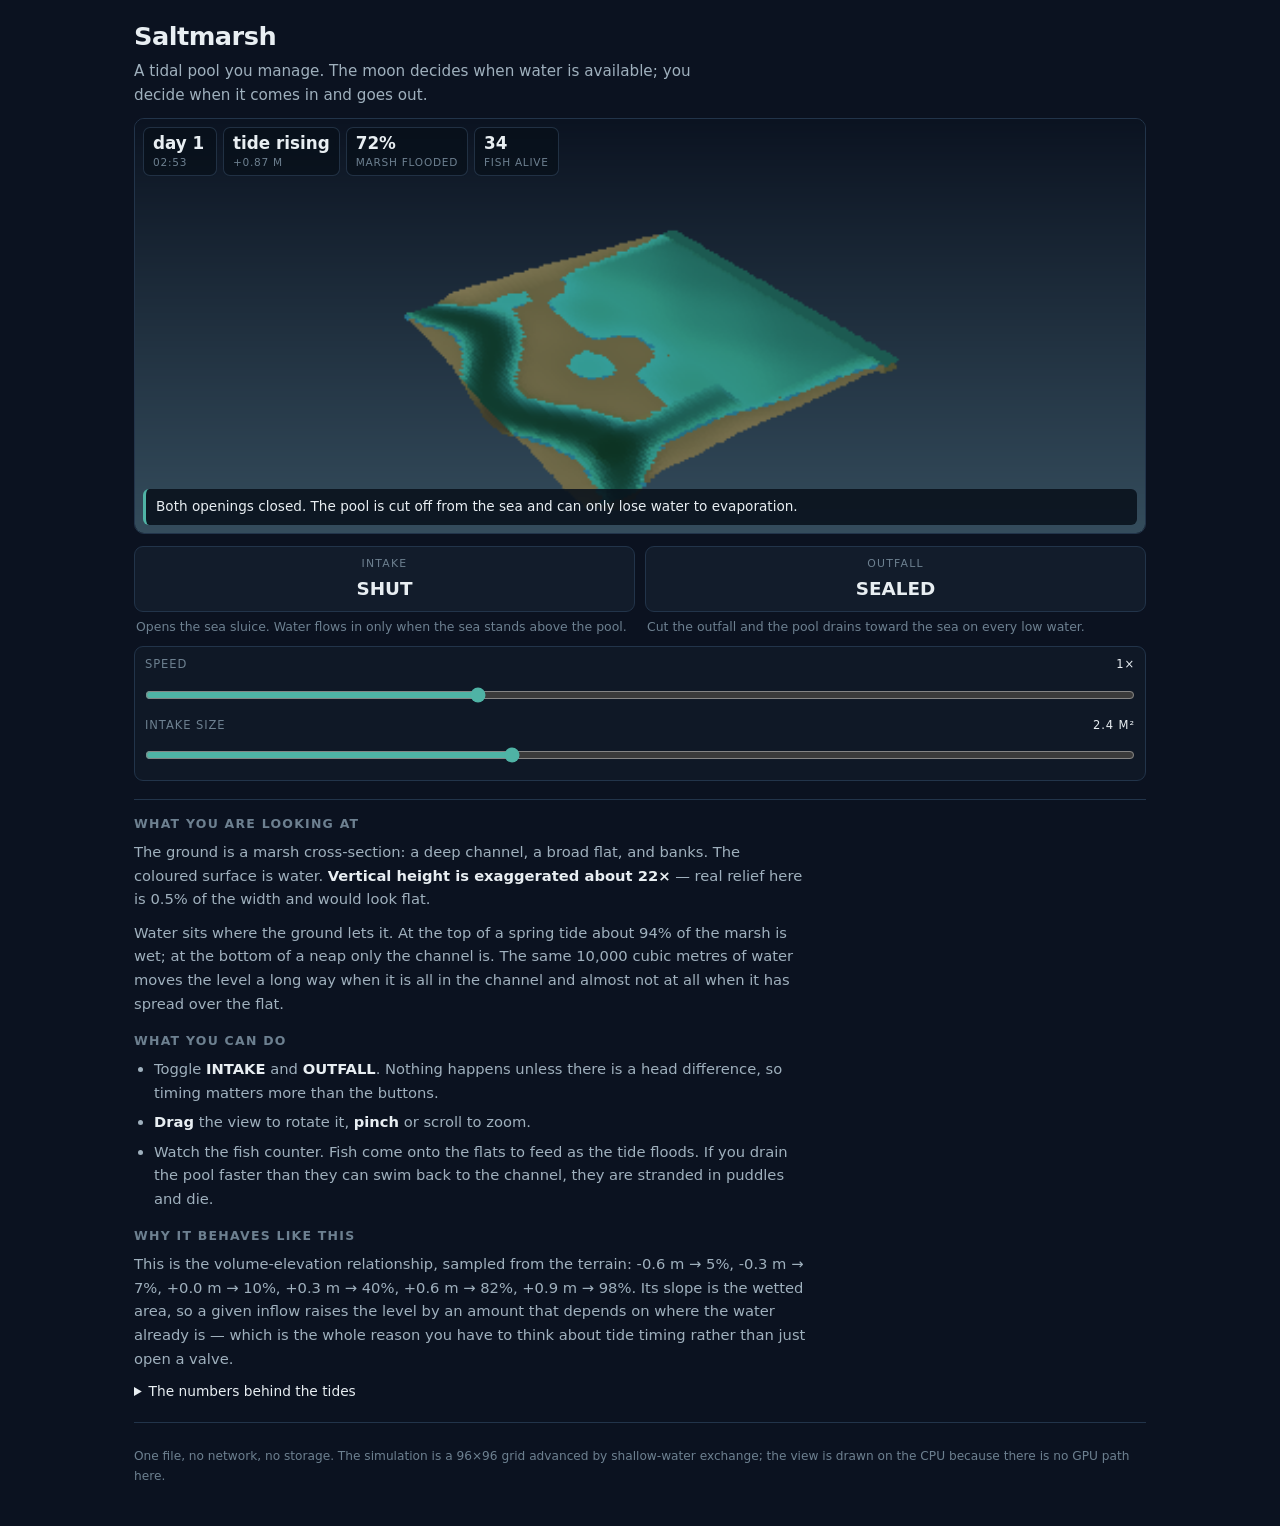
==== commit a44bd5bf: "saltmarsh: rebuild the artifact with seasons, sediment, and the water-balance fix" ====
--- a/index.html
+++ b/index.html
@@ -697,6 +697,95 @@
     ? Math.pow((LIMITS.fishRefugeDepth - depthM) / LIMITS.fishRefugeDepth, 1.6) * 2.2
     : 0;
   return food + warmth - risk;
+}
+
+/**
+ * The year. Everything here is a function of day-of-year rather than a table of
+ * per-season constants, so the seasons cannot disagree with each other and a
+ * change to the year length propagates by construction.
+ *
+ * Why an annual cycle at all: without one, every decision the player makes has
+ * the same value forever, so the game is a single timing puzzle repeated. With
+ * one, the *same* sluice operation is a good idea in June and a disaster in
+ * August, because what the marsh needs and what the fish are doing both move
+ * through the year. That gives management somewhere to go.
+ */
+const YEAR_DAYS = 365.25;
+
+/**
+ * Day of year, 0..365.25, from elapsed simulated hours.
+ *
+ * Day 0 is mid-winter, so the phase is chosen once, here, and every seasonal
+ * consumer reads the same curve. The app labels months from this too, so the
+ * calendar in the UI cannot drift from the physics.
+ */
+function dayOfYear(hours) {
+  const days = hours / 24;
+  return days - Math.floor(days / YEAR_DAYS) * YEAR_DAYS;
+}
+
+/**
+ * Seasonal index, -1 (midwinter) .. +1 (midsummer), as a cosine of day-of-year.
+ * Derived rather than scheduled: one number drives warmth, plant growth, and the
+ * month label, so they are the same season by construction.
+ */
+function seasonIndex(dayOfYearM) {
+  return -Math.cos((2 * Math.PI * dayOfYearM) / YEAR_DAYS);
+}
+
+const MONTH_NAMES = [
+  'January', 'February', 'March', 'April', 'May', 'June',
+  'July', 'August', 'September', 'October', 'November', 'December',
+];
+
+/**
+ * Month name and year number for the clock.
+ *
+ * Month boundaries come from dividing the year into twelve equal parts of the
+ * cosine phase, which is approximate as a calendar goes -- it is a simulation of
+ * seasons, not of the Gregorian reckoning. Stated here because the app shows this
+ * string to the player next to a physically-derived tide, and the reader is
+ * entitled to know which parts are which.
+ */
+function calendar(hours, epochYear) {
+  const doy = dayOfYear(hours);
+  const yearNumber = epochYear + Math.floor(hours / 24 / YEAR_DAYS);
+  const monthIndex = Math.min(11, Math.floor((doy / YEAR_DAYS) * 12));
+  return { month: MONTH_NAMES[monthIndex], year: yearNumber, doy };
+}
+
+/**
+ * How strongly shallow water warms above the sea, scaled by season.
+ *
+ * In winter a flat and a channel are close to the same temperature, so the
+ * warmth incentive to enter the marsh nearly vanishes and fish hold the refuge.
+ * In summer the flat is markedly warmer and food-rich, so they push onto it and
+ * take the stranding risk. The player's drain therefore has different
+ * consequences by season, which is the point.
+ */
+function temperatureFactorForSeason(season) {
+  return 0.25 + 0.75 * ((season + 1) / 2);
+}
+
+/**
+ * Rainfall in millimetres per hour, by season.
+ *
+ * Calibrated so the mean over a year is RAINFALL_MM_PER_H_MEAN, which is
+ * ~640 mm/yr: the figure for a temperate maritime marsh in southern England
+ * (London's annual precipitation is reported as 615-716 mm depending on period
+ * and station). The seasonal swing follows the real one -- wetter in the cold
+ * half, drier in late summer -- without changing the annual total.
+ *
+ * The calibration matters more than it looks. An earlier version of this curve
+ * peaked at 1.8 mm/h, which is ~15,800 mm/yr if sustained: twenty-five times the
+ * real rate. Rain then beat evaporation in every season, so a sealed marsh filled
+ * forever and could never be managed down -- the model was not wrong in its
+ * structure, it was wrong in its units, and the symptom was a pool that rose past
+ * the highest tide. Cross-check any rate written here against its annual total.
+ */
+const RAINFALL_MM_PER_H_MEAN = 0.073;
+function rainfallMmPerHForSeason(season) {
+  return RAINFALL_MM_PER_H_MEAN * (1 - 0.45 * season);
 }
 
 /**
@@ -1144,6 +1233,45 @@
  */
 
 const HOURS_PER_STEP = 0.25;
+
+/** Year the clock starts in, so the UI can show a calendar without a second counter. */
+const EPOCH_YEAR = 2026;
+
+/**
+ * Sediment, in metres of bed-level change per hour.
+ *
+ * This is the term that turns the game from a timing puzzle into management. A
+ * flooded cell drops some of its suspended sediment, so it builds up; a cell left
+ * dry too long is exposed to wind and grazing stock and loses elevation. Over a
+ * year that is millimetres, which is small, and over a decade it is the difference
+ * between a marsh that floods and a marsh that has become a channel.
+ *
+ * The rate is deliberately slow relative to a game session: elevation is the
+ * long-horizon consequence, and making it fast would make the tide-driven
+ * short-horizon decisions invisible by comparison. Real managed realignment
+ * accretion is order 5-15 mm/yr on a regularly flooded marsh, which is what
+ * ACCRETION_MAX_MM_PER_YEAR is calibrated to.
+ */
+const ACCRETION_MAX_MM_PER_YEAR = 9;
+/** Metres lost per hour from a cell that has been dry continuously. */
+const EROSION_MM_PER_YEAR = 6;
+/** Hours of continuous exposure before a cell starts net losing elevation. */
+const DRY_HOURS_BEFORE_EROSION = 24 * 12;
+
+const MM_PER_HOUR = (rateMmPerYear) => rateMmPerYear / 1000 / (24 * 365.25);
+
+/**
+ * Evaporation in millimetres per hour of open water, by season.
+ *
+ * Calibrated to a temperate maritime annual total: the mean over the cosine year
+ * below is ~0.76 mm/h, i.e. ~670 mm/yr, which is the range for pan evaporation
+ * here. The seasonal swing is the part that matters to the player -- a sealed
+ * pool in July loses about five times what it loses in January.
+ */
+const EVAPORATION_MM_PER_H_MEAN = 0.076;
+function evaporationMmPerH(season) {
+  return EVAPORATION_MM_PER_H_MEAN * (1 + 0.55 * season);
+}
 
 /** Initial state: pool half-full of a previous high tide, moderately fertile. */
 function initialState() {
@@ -1179,6 +1307,20 @@
     outfall: { open: false, areaM2: 0 },
     log: [],
     counts: { strandedEver: 0 },
+    /**
+     * Hours each cell has been continuously dry, for the erosion rule. Tracked
+     * per cell rather than derived, because "how long has this flat been exposed"
+     * is a property of the water history and cannot be recovered from the
+     * current depth field.
+     */
+    dryHours: new Float32Array(GRID * GRID),
+    /**
+     * Net bed-level change so far, in metres, positive where the marsh has built
+     * up. Held separately from `ground` so the app can show what the player's
+     * water management has actually done to the marsh surface, and so the
+     * original topography stays available for the view.
+     */
+    elevationChange: new Float32Array(GRID * GRID),
   };
 }
 
@@ -1213,7 +1355,25 @@
   const hours = state.hours + dtHours;
   const sea = seaLevel(hours);
 
+  // 0. The season, from the clock. Read every step rather than scheduled, so a
+  // long-running session drifts through the year and the drivers below follow.
+  const season = seasonIndex((hours / 24) % YEAR_DAYS);
+  state.temperatureFactor = temperatureFactorForSeason(season);
+  state.rainfallMmPerH = rainfallMmPerHForSeason(season);
+  state.season = season;
+
   // 1. Exchange through the sluice. Head is sea level minus pool surface.
+  //
+  // FLOW IS CAPPED AT THE VOLUME THAT EQUALISES THE SURFACE, and that cap is not
+  // cosmetic: it is the difference between a marsh and a bathtub. An orifice
+  // moves volume proportional to sqrt(head), so it is stiff -- with a 0.9 m head
+  // and a 2.4 m2 sluice, one 0.25 h step asks for ~2,350 m3, which raises the
+  // pool surface by only ~2 mm. Applying that unconditionally means the head is
+  // still positive at the end of every step, so an intake left open across a high
+  // tide keeps admitting and a sealed pool climbs monotonically past the highest
+  // tide it can be fed by (measured: +0.75 m and still rising, ~1.5 m by day 20).
+  // Equalising within the step is the standard explicit fix for a stiff exchange
+  // term and keeps the solver one-pass.
   let inflowM3 = 0;
   if (state.sluice.open) {
     const surface = meanSurface(state);
@@ -1221,7 +1381,7 @@
     // Spread the volume over the currently wet cells; a proper solver would
     // distribute by geometry, and doing it this way is honest about being a
     // simplification -- see note in stepWater.
-    inflowM3 = flow * dtHours * 3600;
+    inflowM3 = limitedVolume(state, flow * dtHours * 3600, sea);
     applyVolume(state, inflowM3);
   }
   // Outfall: drains the pool to sea whenever the pool stands above the sea.
@@ -1229,7 +1389,10 @@
   if (state.outfall.open && state.outfall.areaM2 > 0) {
     const surface = meanSurface(state);
     const flow = orificeFlow(state.outfall.areaM2, surface - sea);
-    outflowM3 = flow * dtHours * 3600;
+    // flow > 0 means the pool stands above the sea and is draining. Convert to
+    // this helper's convention: a drain is a negative change to pool volume.
+    const requestedM3 = -flow * dtHours * 3600;
+    outflowM3 = -limitedVolume(state, requestedM3, sea);
     if (outflowM3 !== 0) applyVolume(state, -outflowM3);
   }
 
@@ -1242,10 +1405,30 @@
     applyVolume(state, rainM * wetNow);
   }
 
+  // Evaporation, in metres off the wet surface. This term exists because the app
+  // tells the player that a sealed pool "can only lose water to evaporation" --
+  // and until now it did not, so that sentence described a mechanism the model
+  // did not have and a sealed pool filled forever from rain with no offset.
+  //
+  // Pan evaporation in a temperate maritime climate is roughly 600-750 mm a year,
+  // concentrated in the warm months; the mean below annualises to ~666 mm/yr. It
+  // scales with the season because evaporation tracks available energy: the same
+  // open water loses little in December and a lot in July. Net of rain, a sealed
+  // marsh in a dry summer must fall, which is what makes "cut the outfall and let
+  // it freshen" a decision with a seasonal cost rather than a free improvement.
+  const evapM = evaporationMmPerH(state.season) / 1000 * dtHours;
+  if (wetNow > 0 && evapM > 0) {
+    applyVolume(state, -Math.min(evapM * wetNow, volumeAbove(state.depth, CELL_AREA_M2)));
+  }
+
   state.hours = hours;
 
   // 2. Redistribute within the pool.
   stepWater(state.depth, state.ground, dtHours * 4);
+
+  // 2b. Sediment. Regular flooding builds the marsh surface; prolonged exposure
+  // loses it. This is the slow term that makes a season of decisions matter.
+  stepSediment(state, dtHours);
 
   // 3. Biology, which reads depth and nothing else.
   let growth = 0;
@@ -1285,6 +1468,78 @@
   }
 
   return { sea, inflowM3, outflowM3 };
+}
+
+/**
+ * Clamp a volume change so it cannot carry the pool surface past `targetLevelM`.
+ *
+ * `deltaM3` is the change to the pool's water volume, signed as it will be handed
+ * to applyVolume (positive floods the marsh, negative drains it). The bound is the
+ * volume that would put the pool surface exactly at the target; past that the head
+ * across the opening has reversed within the step and the flow should have stopped
+ * or turned around. Ignoring this turns a stiff sqrt(head) orifice into an
+ * unconditional pump: with a 0.9 m head a 2.4 m2 sluice asks for ~2,350 m3 in one
+ * 0.25 h step, which lifts a 30,000 m2 marsh by only ~8 cm of head, so the head
+ * never reverses and a sealed pool climbs past the highest tide forever.
+ *
+ * The two openings have opposite sign conventions in orificeFlow -- the sluice is
+ * driven by (sea - surface) and the outfall by (surface - sea) -- so each call
+ * site converts to this one convention explicitly. Getting that conversion wrong
+ * silently blocks drainage rather than failing, which is exactly how this helper
+ * first shipped: an outfall that refused to drain and a pool that reached 82 m.
+ */
+function limitedVolume(state, deltaM3, targetLevelM) {
+  const surface = meanSurface(state);
+  if (deltaM3 === 0) return 0;
+  const capacity = wetArea(state.depth, CELL_AREA_M2) * Math.abs(targetLevelM - surface);
+  if (deltaM3 > 0) {
+    if (surface >= targetLevelM) return 0;
+    return Math.min(deltaM3, capacity);
+  }
+  if (surface <= targetLevelM) return 0;
+  return Math.max(deltaM3, -capacity);
+}
+
+/**
+ * Bed-level change from flooding and exposure, in metres.
+ *
+ * Accretion is strongest where water is shallow and moving -- a thin sheet over a
+ * flat drops its load, a deep still pool less so, and a fast deep channel barely
+ * at all. So the same tidal regime that makes a good fish flat also raises it,
+ * which is the real positive feedback in a grazing marsh: managed flooding builds
+ * elevation, which makes the next flood shallower, which builds more.
+ *
+ * The effect on the water is applied to `ground`, so it feeds straight back into
+ * the depth the fish see. That is the whole point: a marsh you neglect gets
+ * lower, floods more often, and holds less food -- and none of that is a script.
+ */
+function stepSediment(state, dtHours) {
+  const accretePerH = MM_PER_HOUR(ACCRETION_MAX_MM_PER_YEAR);
+  const erodePerH = MM_PER_HOUR(EROSION_MM_PER_YEAR);
+  for (let k = 0; k < state.depth.length; k += 1) {
+    const d = state.depth[k];
+    if (d > 0.005) {
+      state.dryHours[k] = 0;
+      // Shallow, recently-wet water settles best; peak around 5-20 cm.
+      const shallowness = Math.exp(-Math.pow((d - 0.12) / 0.16, 2));
+      const deposit = accretePerH * shallowness * dtHours;
+      state.ground[k] += deposit;
+      state.elevationChange[k] += deposit;
+      // Depth is ground-referenced, so raising the bed pushes water upward.
+      // Clamped at zero rather than allowed to go negative: a cell cannot hold
+      // negative water, and the displaced volume is what makes accretion feel
+      // like land taking over the pool.
+      const next = d - deposit;
+      state.depth[k] = next > 0 ? next : 0;
+    } else {
+      state.dryHours[k] += dtHours;
+      if (state.dryHours[k] > DRY_HOURS_BEFORE_EROSION) {
+        const loss = erodePerH * dtHours;
+        state.ground[k] -= loss;
+        state.elevationChange[k] -= loss;
+      }
+    }
+  }
 }
 
 /** Mean water surface elevation over wet cells, in metres. */
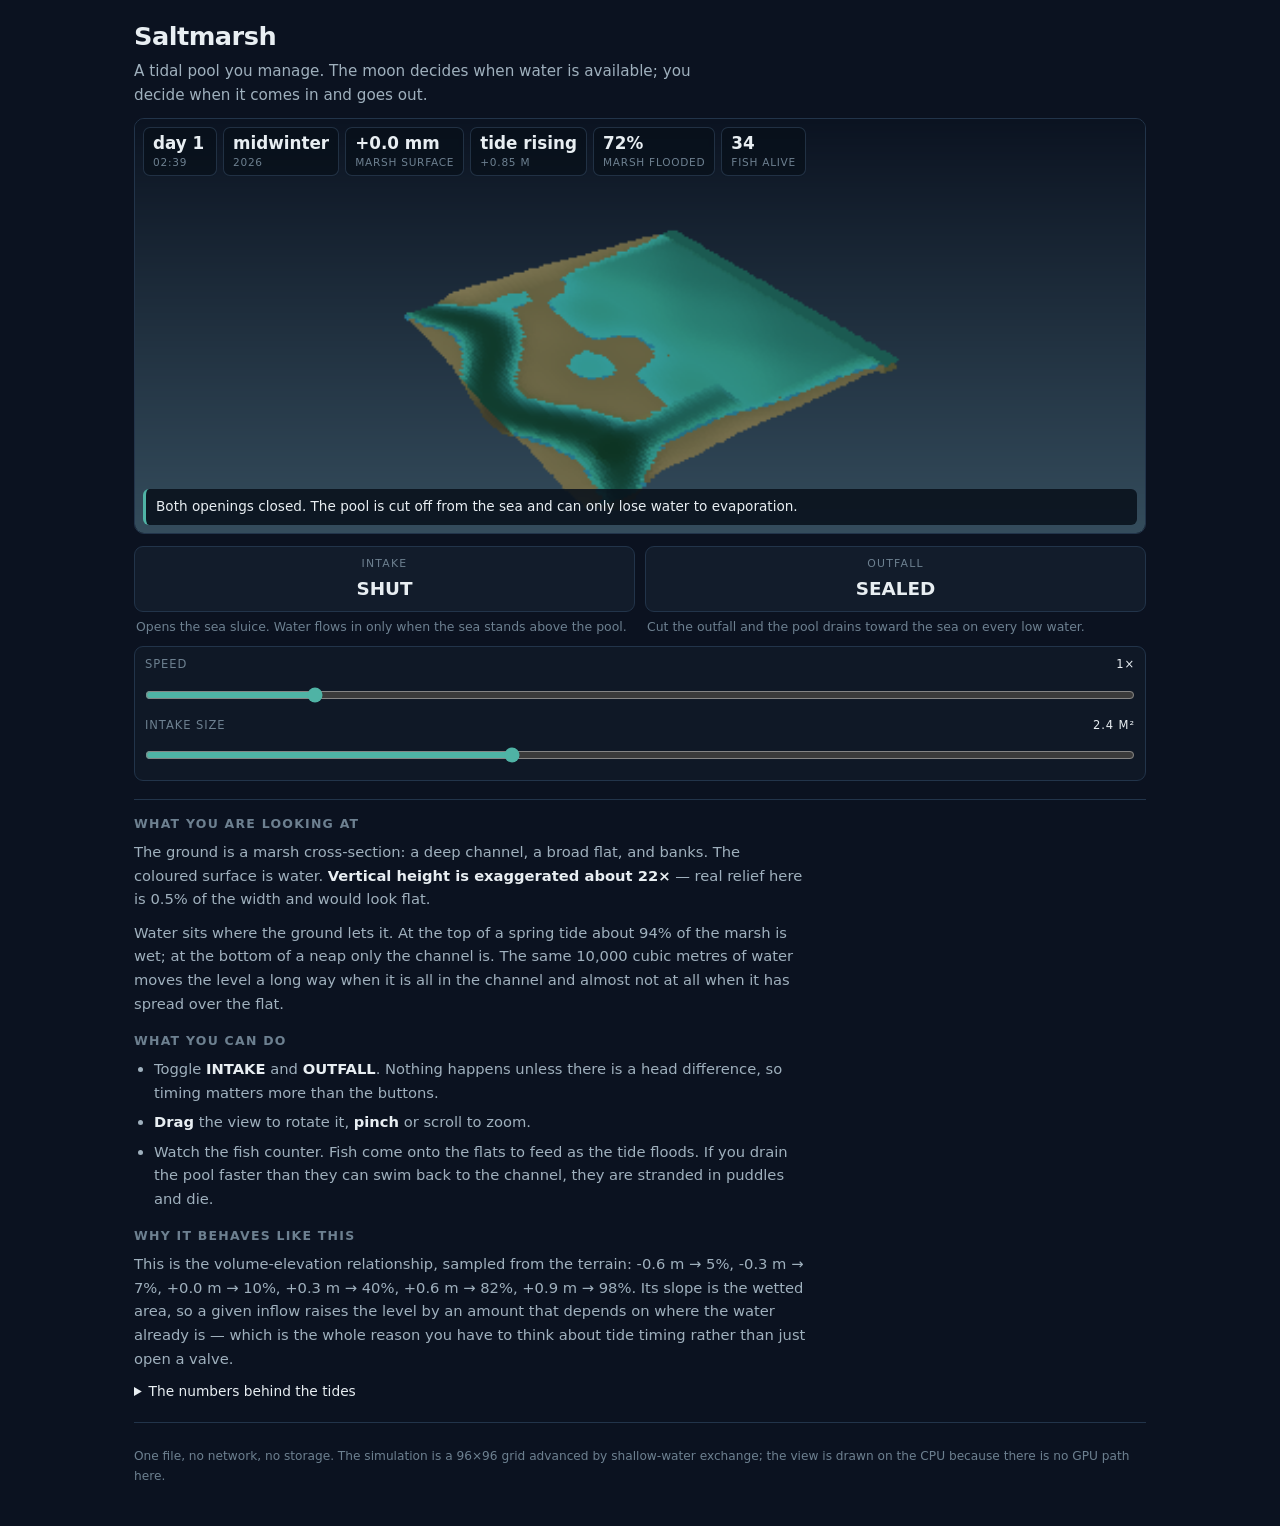
==== commit 1ad86c29: "saltmarsh: add a year -- seasons, sediment, and a marsh surface the player can watch The game was on" ====
--- a/index.html
+++ b/index.html
@@ -261,6 +261,8 @@
 
     <div id="readout" aria-live="polite">
       <div class="stat"><b id="clock">day 1</b><span>06:00</span></div>
+      <div class="stat"><b id="seasonLabel">midwinter</b><span id="yearLabel">2026</span></div>
+      <div class="stat"><b id="surfaceLabel">0 mm</b><span>marsh surface</span></div>
       <div class="stat"><b id="tideLabel">rising</b><span id="tideHeight">+0.00 m</span></div>
       <div class="stat"><b id="wetLabel">0%</b><span>marsh flooded</span></div>
       <div class="stat"><b id="fishLabel">0</b><span>fish alive</span></div>
@@ -284,7 +286,7 @@
     </div>
     <div class="control sliders">
       <label for="speed">Speed <output id="speedOut">1&times;</output></label>
-      <input id="speed" type="range" min="0" max="3" step="1" value="1" aria-label="Simulation speed">
+      <input id="speed" type="range" min="0" step="1" value="1" aria-label="Simulation speed">
       <label for="drain">Intake size <output id="drainOut">2.4 m&sup2;</output></label>
       <input id="drain" type="range" min="0.3" max="6" step="0.1" value="2.4" aria-label="Intake opening area">
     </div>
@@ -751,7 +753,12 @@
   const doy = dayOfYear(hours);
   const yearNumber = epochYear + Math.floor(hours / 24 / YEAR_DAYS);
   const monthIndex = Math.min(11, Math.floor((doy / YEAR_DAYS) * 12));
-  return { month: MONTH_NAMES[monthIndex], year: yearNumber, doy };
+  return {
+    month: MONTH_NAMES[monthIndex],
+    year: yearNumber,
+    doy,
+    season: seasonIndex(doy),
+  };
 }
 
 /**
@@ -1733,6 +1740,22 @@
   ctx.drawImage(holder, 0, 0, canvas.width, canvas.height);
 }
 
+/**
+ * Season in words, from the continuous season index rather than a date range.
+ *
+ * Derived from the same number the physics uses, so the word on screen cannot
+ * disagree with the warmth and rain the model is applying. Named in thirds of the
+ * index because "midwinter"/"midsummer" are the points where the curve turns;
+ * a calendar-based name would need its own table of boundaries to maintain.
+ */
+function seasonName(season) {
+  if (season < -0.75) return 'midwinter';
+  if (season < -0.25) return 'late winter';
+  if (season < 0.25) return 'spring';
+  if (season < 0.75) return 'early summer';
+  return 'midsummer';
+}
+
 function clockText(hours) {
   const day = Math.floor(hours / 24) + 1;
   const h = Math.floor(hours % 24);
@@ -1813,6 +1836,21 @@
 
   el('clock').textContent = t.day;
   el('clock').nextElementSibling.textContent = t.time;
+
+  // The season is read from the same clock as the tide, so the player can see
+  // that the moon and the year are running on one timeline rather than two.
+  const cal = calendar(state.hours, EPOCH_YEAR);
+  el('seasonLabel').textContent = seasonName(cal.season);
+  el('yearLabel').textContent = String(cal.year);
+
+  // Marsh surface change: the slow consequence of a year of water management.
+  // Mean over the marsh, reported in millimetres because metres round to 0.00
+  // for a year's work.
+  const change = state.elevationChange;
+  let changeSum = 0;
+  for (let k = 0; k < change.length; k += 1) changeSum += change[k];
+  const meanMm = (changeSum / change.length) * 1000;
+  el('surfaceLabel').textContent = `${meanMm >= 0 ? '+' : ''}${meanMm.toFixed(1)} mm`;
   el('tideLabel').textContent = rising ? 'tide rising' : 'tide falling';
   el('tideHeight').textContent = `${sea >= 0 ? '+' : ''}${sea.toFixed(2)} m`;
   el('wetLabel').textContent = `${((wet / total) * 100).toFixed(0)}%`;
@@ -1887,8 +1925,23 @@
   pinchDistance = d;
 }, { passive: false });
 
-const SPEEDS = [0, 1, 4, 12];
+/**
+ * Simulation hours advanced per real second, indexed by the speed slider.
+ *
+ * The top settings exist so the year is reachable. At 1x a year is 8,766
+ * simulated hours, i.e. ten days of real time, and the seasons -- warmth, rain,
+ * and the marsh surface rising or sinking -- are then a fact of the model that no
+ * player will ever watch change. The upper steps trade per-tide legibility for a
+ * view of the annual and multi-year behaviour, which is where the sediment term
+ * lives; 24x is one simulated day per second, so a year passes in six minutes and
+ * a decade in under an hour.
+ */
+const SPEEDS = [0, 1, 4, 12, 24, 72, 168];
 let speedIndex = 1;
+
+// The slider's range comes from the table rather than a max="N" in the markup,
+// which was a second copy of the table's length and silently pinned the top speed
+// to whatever it was written against.
 
 /**
  * Setting this to 0 pauses the model without touching the UI control.
@@ -1903,6 +1956,7 @@
   configurable: true,
 });
 
+el('speed').max = String(SPEEDS.length - 1);
 el('speed').addEventListener('input', (e) => {
   speedIndex = Number(e.target.value);
   el('speedOut').textContent = `${SPEEDS[speedIndex]}×`;
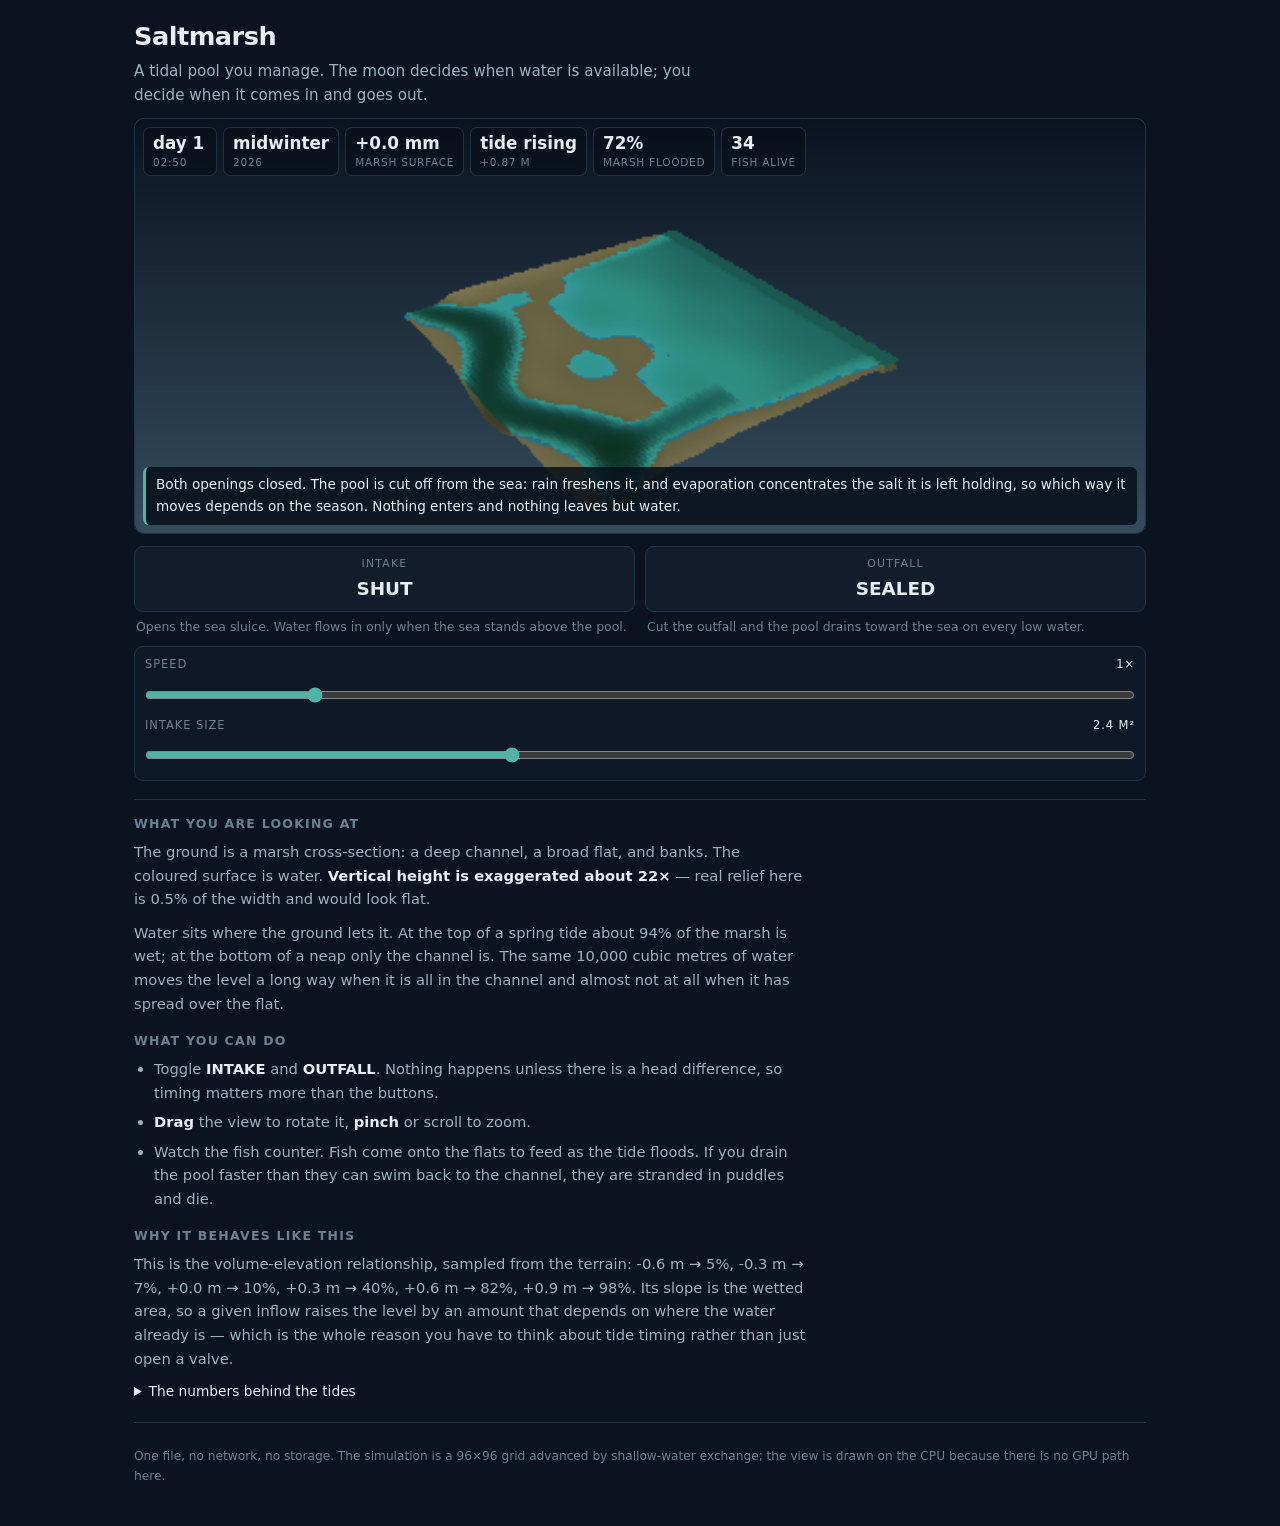
==== commit babdfee0: "saltmarsh: the marsh breeds, the salt matters, and draining now has a cost Adding the year exposed t" ====
--- a/index.html
+++ b/index.html
@@ -645,10 +645,13 @@
  * grazing and washout, both applied by the caller, because washout is a
  * hydrological event and belongs to the water update.
  */
-function algaeGrowth(biomass, depthM, nutrient, dt) {
+function algaeGrowth(biomass, depthM, nutrient, dt, freshness = 0.1) {
   if (depthM <= 0) return -biomass * 0.05 * dt; // stranding on dry mud: die-off
   const light = lightAt(depthM);
-  const growthRate = 0.55 * Math.min(light, nutrient / (0.18 + nutrient));
+  // Freshness scales the light/nutrient rate rather than adding to it: sweeter
+  // water cannot make a dark pool productive. See freshnessFactor.
+  const growthRate =
+    0.55 * Math.min(light, nutrient / (0.18 + nutrient)) * freshnessFactor(freshness);
   const respiration = 0.12;
   const net = growthRate - respiration;
   return biomass * net * dt * (1 - biomass / 1.4);
@@ -794,6 +797,63 @@
 function rainfallMmPerHForSeason(season) {
   return RAINFALL_MM_PER_H_MEAN * (1 - 0.45 * season);
 }
+
+/**
+ * What the salt in the water does to what grows.
+ *
+ * Freshness is 0 = full seawater, 1 = fresh. Before this function existed,
+ * freshness was computed every step from rain and inflow, stored, and read by
+ * nothing -- a number that could not change any outcome and was never shown,
+ * which makes the rain and outfall terms below it decoration. Grafting this onto
+ * algal growth is what gives draining a *benefit*: a freshened marsh grows more
+ * grass and algae for the same light, so a managed fresh marsh is more productive
+ * than a permanently saline one, and that gain has to be weighed against the fish
+ * you strand getting there.
+ *
+ * The curve is a mild optimum, not a monotone: grazing marshs carry productive
+ * vegetation across a broad brackish range, and very fresh water is not magically
+ * better for a tidal marsh than brackish. So salinity stress only bites at the
+ * fresh extreme, and the peak sits in brackish water.
+ */
+const FRESHNESS = {
+  /** Where algal growth is best: brackish, roughly 1/3 fresh. */
+  optimum: 0.35,
+  /** How sharply growth falls off away from the optimum. */
+  tolerance: 0.55,
+};
+
+/**
+ * Growth multiplier from freshness, in (0, 1]. Multiplies the light/nutrient
+ * limited rate rather than adding to it, so freshening cannot create growth in
+ * the dark -- a pool with no light stays unproductive however sweet the water.
+ */
+function freshnessFactor(freshness) {
+  const drift = (freshness - FRESHNESS.optimum) / FRESHNESS.tolerance;
+  return 0.55 + 0.45 * Math.exp(-drift * drift);
+}
+
+/**
+ * New fish produced in one step, as a fraction of the population.
+ *
+ * Without recruitment the population could only ever shrink: the first bad drain
+ * ended the game permanently, and measured over three years every strategy --
+ * sealed, always-open, tide-riding, cautious -- lost all 34 fish and finished at
+ * zero. That is not a management game, it is a countdown. Reproduction is what
+ * lets a well-run marsh sustain a population indefinitely and a badly-run one
+ * collapse and then recover, which is the difference between a puzzle and a system.
+ *
+ * Breeding is gated on there being *productive refuge*, not merely fish: food on
+ * the bed and a population that is not currently in trouble. So the marsh feeds
+ * the stock, and the stock is only worth keeping if the marsh is kept habitable.
+ */
+const BREEDING = {
+  /** Fraction of the population recruited per simulated hour when conditions allow. */
+  ratePerHour: 0.00035,
+  /** Algal biomass on the bed needed before the marsh breeds fish at all. */
+  minFoodPerCell: 0.15,
+  /** Cap on the standing population, so the marsh has a carrying capacity. */
+  carryingCapacity: 60,
+};
 
 /**
  * Trophic accounting for the whole pool. Computed from the grid on demand rather
@@ -1313,7 +1373,12 @@
      */
     outfall: { open: false, areaM2: 0 },
     log: [],
-    counts: { strandedEver: 0 },
+    counts: { strandedEver: 0, recruitedEver: 0 },
+    /**
+     * Fractional fish awaiting birth. Recruitment rate is per hour and a step is
+     * 15 minutes, so recruits must accrue between steps rather than be rounded.
+     */
+    breedingCredit: 0,
     /**
      * Hours each cell has been continuously dry, for the erosion rule. Tracked
      * per cell rather than derived, because "how long has this flat been exposed"
@@ -1424,8 +1489,10 @@
   // marsh in a dry summer must fall, which is what makes "cut the outfall and let
   // it freshen" a decision with a seasonal cost rather than a free improvement.
   const evapM = evaporationMmPerH(state.season) / 1000 * dtHours;
+  let evaporatedM3 = 0;
   if (wetNow > 0 && evapM > 0) {
-    applyVolume(state, -Math.min(evapM * wetNow, volumeAbove(state.depth, CELL_AREA_M2)));
+    evaporatedM3 = Math.min(evapM * wetNow, volumeAbove(state.depth, CELL_AREA_M2));
+    applyVolume(state, -evaporatedM3);
   }
 
   state.hours = hours;
@@ -1440,7 +1507,7 @@
   // 3. Biology, which reads depth and nothing else.
   let growth = 0;
   for (let k = 0; k < state.depth.length; k += 1) {
-    const g = algaeGrowth(state.algae[k], state.depth[k], state.nutrient, dtHours);
+    const g = algaeGrowth(state.algae[k], state.depth[k], state.nutrient, dtHours, state.freshness);
     state.algae[k] = Math.max(0, Math.min(1.4, state.algae[k] + g));
     growth += g;
   }
@@ -1465,13 +1532,39 @@
     }
   }
 
-  // Freshness: freshened by rain on the wet area, restored by seawater inflow.
-  // Volume-weighted rather than stepped, so it cannot overshoot [0,1].
+  // 5. Recruitment. A marsh with food on the bed and fish that are not currently
+  // in trouble adds to its stock; one that is drained or barren does not. This is
+  // what makes the population a managed thing rather than a countdown to zero.
+  recruitFish(state, dtHours);
+
+  // Salt balance, tracked as freshness (0 = full seawater, 1 = fresh).
+  //
+  // Three terms, and the third one is the one that was missing: rain dilutes,
+  // admitted seawater salts, and **evaporation concentrates**. Evaporation removes
+  // water and leaves its salt behind, so it must push freshness *down*. Without
+  // that term a sealed marsh freshened itself to 1.00 and stayed there -- pure
+  // freshwater in a marsh whose bed is under tidal influence, which is backwards,
+  // and it removed the only mechanism that keeps a cut-off marsh from becoming a
+  // pond. Now a sealed marsh freshens in a wet winter and re-salinises as a dry
+  // summer evaporates the pool, which is what managed grazing marshs do.
+  //
+  // Volume-weighted throughout, and the salt pool is tracked by its implied mass
+  // rather than by stepping the fraction, so the result cannot leave [0,1].
   const totalWater = volumeAbove(state.depth, CELL_AREA_M2);
   if (totalWater > 0) {
-    const freshInput = (rainM * wetNow) / totalWater;
-    const saltInput = inflowM3 > 0 ? (inflowM3 / totalWater) * 0.55 : 0;
-    state.freshness = Math.max(0, Math.min(1, state.freshness + freshInput - saltInput));
+    // Freshness is the fraction of the water that is not seawater, so it is the
+    // freshwater volume over the total. Rain adds freshwater volume; seawater
+    // inflow adds salt volume and no freshwater; evaporation removes freshwater
+    // and salt together in the ratio already present.
+    const freshVolume = state.freshness * totalWater;
+    const rainFresh = rainM * wetNow;
+    // Evaporation removes water in proportion to what is there, but the salt
+    // stays: remove the freshwater share only up to the water actually lost, and
+    // charge the remainder against freshwater, which is what concentrating means.
+    const evapFreshRemoved = Math.min(evaporatedM3, freshVolume);
+    const nextFresh = freshVolume + rainFresh - evapFreshRemoved;
+    const nextTotal = Math.max(totalWater + rainM * wetNow + inflowM3 - evaporatedM3, 1e-6);
+    state.freshness = Math.max(0, Math.min(1, nextFresh / nextTotal));
   }
 
   return { sea, inflowM3, outflowM3 };
@@ -1549,6 +1642,56 @@
   }
 }
 
+/**
+ * Add new fish to the stock, by placing them where the marsh currently breeds.
+ *
+ * Recruitment is drawn from the same habitat field the fish themselves use, so
+ * young appear on the productive flats rather than being teleported into a
+ * convenient cell. Nothing is created if the marsh cannot support it: the cap is
+ * a carrying capacity, and the food gate means a barren or drained marsh simply
+ * does not recruit. Both gates are checked against the state rather than assumed,
+ * so the readout cannot claim a breeding season the model did not have.
+ */
+function recruitFish(state, dtHours) {
+  const alive = state.fish.filter((f) => f.alive);
+  if (alive.length === 0 || alive.length >= BREEDING.carryingCapacity) return 0;
+
+  let foodCells = 0;
+  let best = -1;
+  let bestScore = 0;
+  for (let k = 0; k < state.depth.length; k += 1) {
+    if (state.depth[k] <= LIMITS.fishSwimDepth) continue;
+    if (state.algae[k] < BREEDING.minFoodPerCell) continue;
+    foodCells += 1;
+    const score = habitatValue(state.depth[k], state.algae[k], state.temperatureFactor);
+    if (score > bestScore) {
+      bestScore = score;
+      best = k;
+    }
+  }
+  if (best < 0 || foodCells < 20) return 0;
+
+  // Fractional accumulation: a single step is far too short to produce a whole
+  // fish, so recruits accrue until they add up. Keeping the remainder on the
+  // state rather than rounding means the rate is the rate regardless of step size.
+  const headroom = 1 - alive.length / BREEDING.carryingCapacity;
+  state.breedingCredit =
+    (state.breedingCredit || 0) +
+    BREEDING.ratePerHour * dtHours * alive.length * headroom;
+
+  let added = 0;
+  while (state.breedingCredit >= 1 && state.fish.filter((f) => f.alive).length < BREEDING.carryingCapacity) {
+    state.breedingCredit -= 1;
+    state.fish.push({ cell: best, alive: true, ageH: 0 });
+    added += 1;
+  }
+  if (added > 0) {
+    state.counts.recruitedEver += added;
+    state.log.push({ hours: state.hours, kind: 'recruited', count: added, cell: best });
+  }
+  return added;
+}
+
 /** Mean water surface elevation over wet cells, in metres. */
 function meanSurface(state) {
   let sum = 0;
@@ -1792,7 +1935,7 @@
   }
   if (!state.sluice.open && !state.outfall.open) {
     return {
-      text: `Both openings closed. The pool is cut off from the sea and can only lose water to evaporation.`,
+      text: `Both openings closed. The pool is cut off from the sea: rain freshens it, and evaporation concentrates the salt it is left holding, so which way it moves depends on the season. Nothing enters and nothing leaves but water.`,
       cls: '',
     };
   }
@@ -1855,8 +1998,17 @@
   el('tideHeight').textContent = `${sea >= 0 ? '+' : ''}${sea.toFixed(2)} m`;
   el('wetLabel').textContent = `${((wet / total) * 100).toFixed(0)}%`;
   el('fishLabel').textContent = String(c.alive);
+  // The subtitle carries the population history, because "34 alive" after a year
+  // means something different if the marsh recruited 27 and lost 1 than if it is
+  // the same 34 slowly dying. Recruitment is read from the model's own counter,
+  // which a test asserts equals the event log, so the caption cannot claim a
+  // breeding season the model did not record.
+  const bred = state.counts.recruitedEver;
+  const bits = [];
+  if (bred > 0) bits.push(`+${bred} bred`);
+  if (c.lost > 0) bits.push(`${c.lost} lost`);
   el('fishLabel').nextElementSibling.textContent =
-    c.lost > 0 ? `${c.alive} alive · ${c.lost} lost` : 'fish alive';
+    bits.length > 0 ? bits.join(' · ') : 'fish alive';
 
   const hint = el('hint');
   const h = hintText();
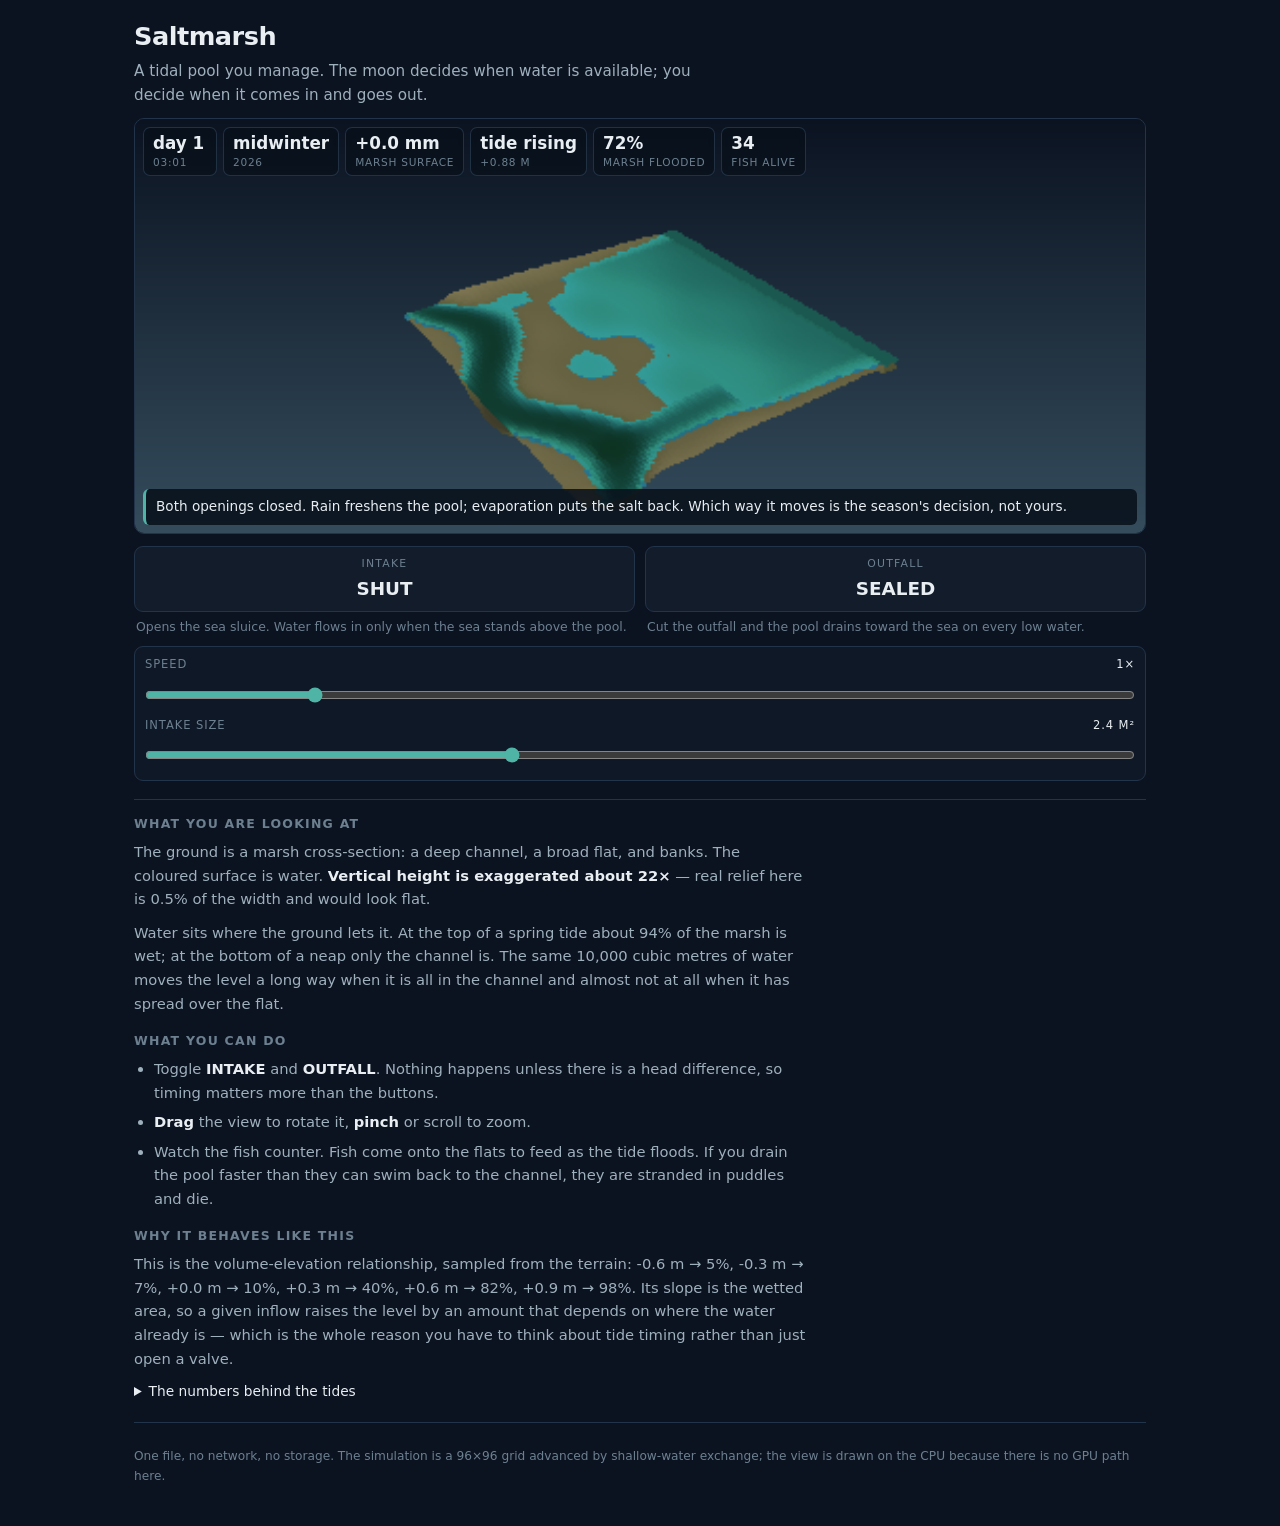
==== commit bd542d01: "saltmarsh: shorten the sealed-pool caption and re-capture the screenshots The rewritten caption ran " ====
--- a/index.html
+++ b/index.html
@@ -1935,7 +1935,7 @@
   }
   if (!state.sluice.open && !state.outfall.open) {
     return {
-      text: `Both openings closed. The pool is cut off from the sea: rain freshens it, and evaporation concentrates the salt it is left holding, so which way it moves depends on the season. Nothing enters and nothing leaves but water.`,
+      text: `Both openings closed. Rain freshens the pool; evaporation puts the salt back. Which way it moves is the season's decision, not yours.`,
       cls: '',
     };
   }
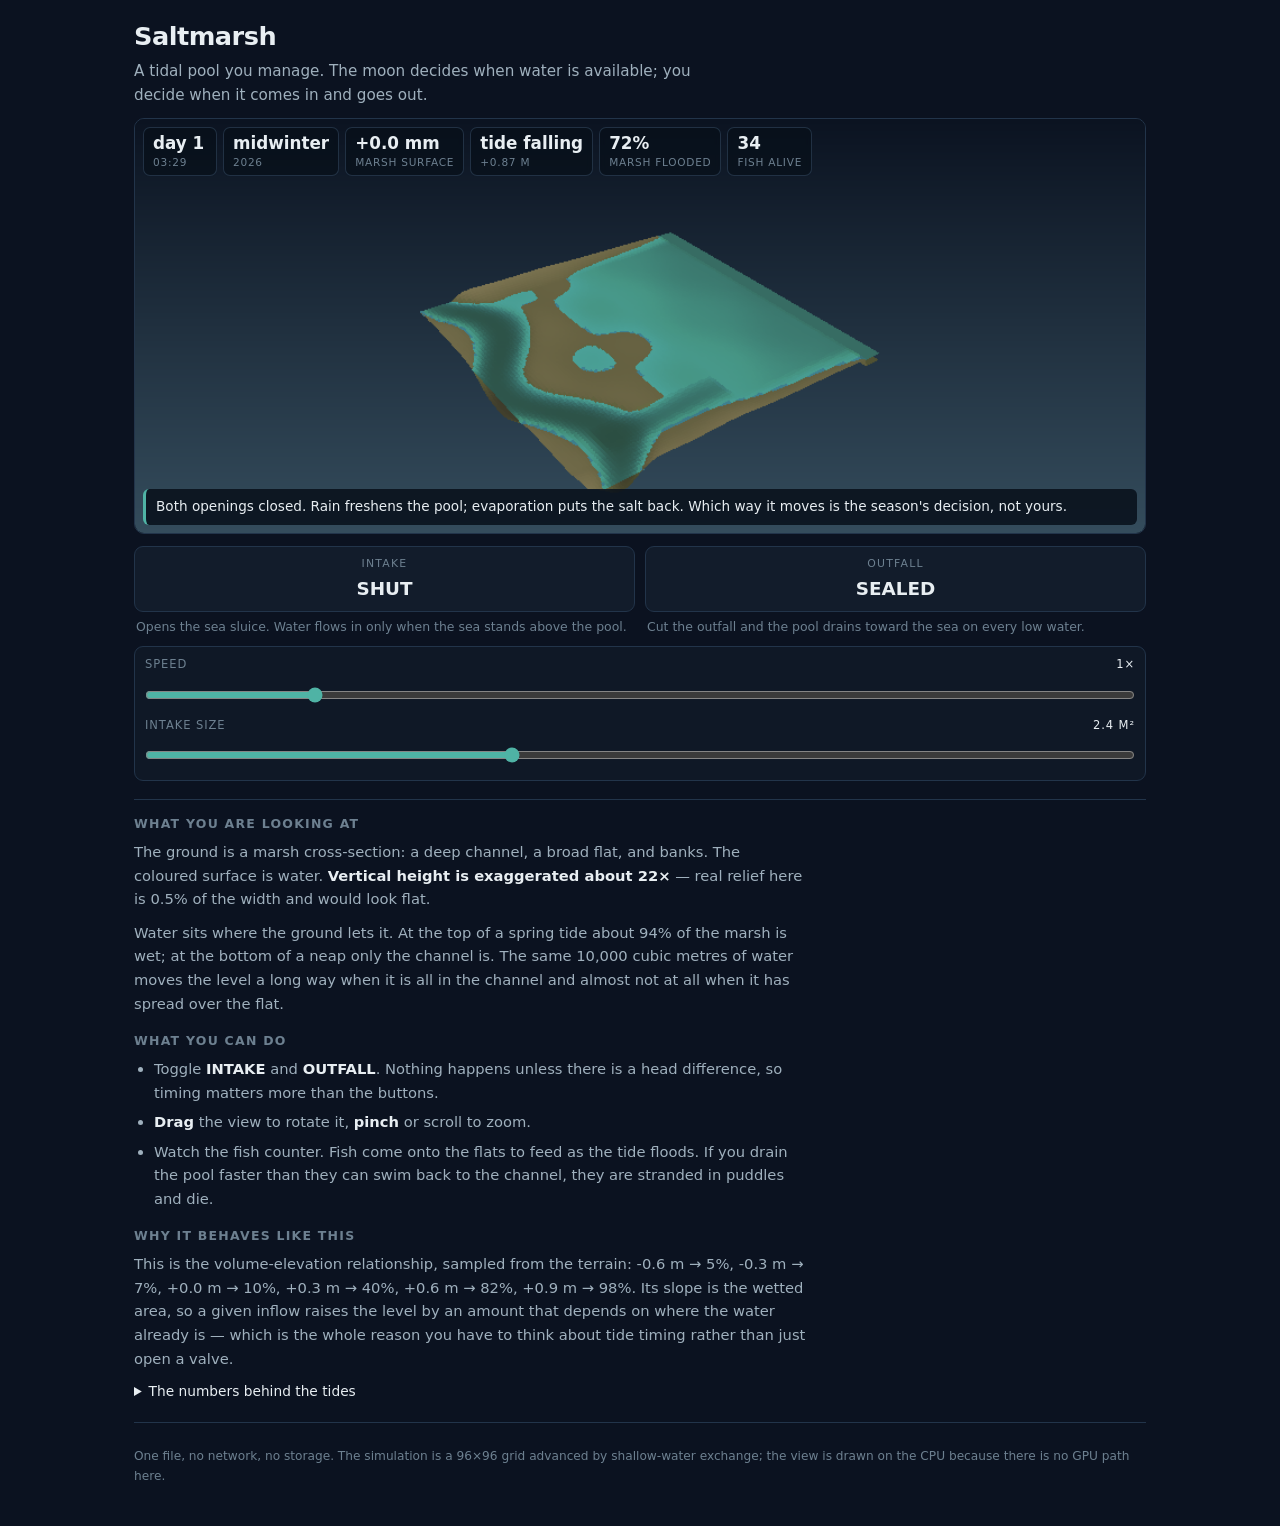
==== commit 16155c7e: "render: fill each cell's own quad, not its bounding box The blockiness players saw was not the resol" ====
--- a/index.html
+++ b/index.html
@@ -929,6 +929,8 @@
   pitch: 0.58,
   zoom: 1.0,
   distance: 2.35,
+  /** Vertical framing, as a fraction of canvas height; set by fitZoom. */
+  horizonY: 0.54,
   /**
    * Vertical exaggeration. The marsh is 1 world unit across and its relief is
    * 2.8 m, i.e. real relief is about 3% of the horizontal scale -- drawn truthfully
@@ -955,6 +957,28 @@
  * metres. Returns [screenX, screenY, viewDepth], or null when behind the eye.
  * Affine in `zoom`, which is what lets fitZoom solve framing in one pass.
  */
+/** Vertical placement of the marsh in the frame, as a fraction of canvas height. */
+/**
+ * Vertical placement of the marsh in the frame, as a fraction of canvas height.
+ *
+ * Not a constant. A fixed fraction assumes a fixed canvas, and this view ranges
+ * from 239 px tall (phone landscape) to 520 px (desktop) while the HUD and
+ * caption bands take a fixed number of pixels top and bottom. The same fraction
+ * that leaves comfortable sky on desktop buries the marsh under the caption on a
+ * short view, so it is solved from the room the terrain actually has and clamped
+ * so a very wide, very short canvas cannot push it off the bottom.
+ */
+function horizonFraction(height, topBand, bottomBand) {
+  const usable = height - topBand - bottomBand;
+  if (!(usable > 0)) {
+    throw new Error(
+      `horizonFraction: bands (${topBand}, ${bottomBand}) leave no room in a ${height} px view`,
+    );
+  }
+  const raw = topBand + usable * 0.5 + bottomBand * 0.15;
+  return Math.max(0.3, Math.min(0.72, raw / height));
+}
+
 function project(x, y, z, width, height) {
   // z arrives in RENDERER world units (see worldUnits in marsh.js), not metres.
   // Mixing the two is the bug that made the marsh 278% as tall as it was wide.
@@ -972,7 +996,11 @@
   const near = 0.05;
   if (depth <= near) return null;
   const scale = (height * 1.35 * camera.zoom) / depth;
-  return [width / 2 + rx * scale, height / 2 - up * scale + height * 0.04, depth];
+  return [
+    width / 2 + rx * scale,
+    camera.horizonY * height - up * scale,
+    depth,
+  ];
 }
 
 /**
@@ -997,19 +1025,45 @@
  * margin is simply the wrong constraint when the horizon sits at canvas centre.
  *
  * So the constraint is stated explicitly instead: the marsh's front (bottom) edge
- * must sit above `bottomLimit`, and it must be at least `minWidthFraction` across.
- * Solving for zoom from the bottom edge alone is exact, because projected screen
- * y is affine in zoom (the perspective divide is by viewDepth, which zoom does
- * not enter).
- */
+ * must sit above `bottomLimit`, its top must stay below `topLimit`, and it must
+ * fit inside the frame with a small horizontal margin. Each of those is an upper
+ * bound on zoom and the marsh has to satisfy all three, so the answer is the
+ * minimum of the three. Solving from an edge alone is exact, because projected
+ * screen y is affine in zoom (the perspective divide is by viewDepth, which zoom
+ * does not enter).
+ */
+/**
+ * Set the projection's vertical pivot for a given canvas and overlay bands.
+ *
+ * Separated from fitZoom because a caller that samples the projection BEFORE
+ * fitting -- as the pitch solver does -- needs project() to already agree with
+ * the frame it is measuring against. camera.horizonY defaults to a plausible
+ * number, so getting this order wrong yields a confident wrong answer instead of
+ * an error: observed as the marsh pinned under the caption on phone landscape.
+ */
+function horizonFor(height, topBand, bottomBand) {
+  camera.horizonY = horizonFraction(height, topBand, bottomBand);
+  return camera.horizonY;
+}
+
 function fitZoom(ground, width, height, options) {
-  const minWidthFraction = options.minWidthFraction ?? 0.72;
-  const bottomLimit = options.bottomLimit ?? height * 0.96;
+  // Overhead bands, in PIXELS, because the HUD and caption are laid out in text
+  // and do not shrink with the canvas. A fraction of a 239 px phone-landscape
+  // view is not the same room as a fraction of a 520 px desktop one -- which is
+  // exactly why framing tuned on desktop clipped the near bank on a phone.
+  const topBand = options.topBand ?? 0;
+  const bottomBand = options.bottomBand ?? 0;
+  // Both the pivot and the edge limits must be the values project() will use.
+  horizonFor(height, topBand, bottomBand);
+  const centreY = camera.horizonY * height;
+  const topLimit = centreY - 0.97 * (centreY - topBand);
+  const bottomLimit = centreY + 0.97 * (height - bottomBand - centreY);
   const keep = camera.zoom;
   camera.zoom = 1;
 
   let minX = Infinity;
   let maxX = -Infinity;
+  let minY = Infinity;
   let maxY = -Infinity;
   const step = Math.max(1, Math.floor(Math.sqrt(ground.length) / 48));
   for (let j = 0; j < GRID; j += step) {
@@ -1024,6 +1078,7 @@
       if (p === null) continue;
       if (p[0] < minX) minX = p[0];
       if (p[0] > maxX) maxX = p[0];
+      if (p[1] < minY) minY = p[1];
       if (p[1] > maxY) maxY = p[1];
     }
   }
@@ -1032,21 +1087,54 @@
     throw new Error('fitZoom: terrain projected to an empty or degenerate bounding box');
   }
 
-  // Bottom edge is at height/2 + h1 with h1 > 0 for a pitched view, so the
-  // allowed zoom grows as that edge rises. Guard the non-positive case rather
-  // than letting it produce a negative zoom.
-  const bottomRise = maxY - height / 2;
-  const allowedHeadroom = bottomLimit - height / 2;
-  const zoomFromBottom = bottomRise > 0 ? allowedHeadroom / bottomRise : Infinity;
-  const zoomFromWidth = (minWidthFraction * width) / (maxX - minX);
-  const zoom = Math.min(zoomFromBottom, zoomFromWidth);
-  if (!(zoom > 0) || !Number.isFinite(zoom)) {
+  // Three containment limits, each an UPPER bound on zoom, and the marsh has to
+  // satisfy all three -- so the answer is the minimum. Getting the direction
+  // wrong is not a style slip: it decides whether the marsh is a framed
+  // landscape or a thumbnail in empty sky, and an earlier revision that used
+  // max() here shrank the view to 3.8% coverage.
+  const zoomFromBottom = zoomLimitZoom(maxY, centreY, bottomLimit);
+  const zoomFromTop = zoomLimitZoom(minY, centreY, topLimit);
+  // Width, as an upper bound only, never a floor. A "fill most of the width"
+  // floor on a short canvas demands more zoom than the vertical room allows, and
+  // that is what clipped the near bank behind the caption on phone landscape.
+  // Framing is decided by the room available, not by an aspiration about width.
+  const zoomFromWidth = (width * 0.96) / (maxX - minX);
+
+  const candidates = [zoomFromWidth, zoomFromBottom, zoomFromTop].filter(
+    (z) => Number.isFinite(z) && z > 0,
+  );
+  if (candidates.length === 0) {
     throw new Error(
-      `fitZoom: no positive zoom frames the marsh (bottomRise ${bottomRise.toFixed(1)}, ` +
-        `widthSpan ${(maxX - minX).toFixed(1)})`,
+      `fitZoom: no positive zoom frames the marsh (bottomRise ${(maxY - centreY).toFixed(1)}, ` +
+        `topRise ${(centreY - minY).toFixed(1)}, widthSpan ${(maxX - minX).toFixed(1)}, ` +
+        `height ${height.toFixed(0)}, centreY ${centreY.toFixed(1)})`,
     );
   }
-  return zoom;
+  return Math.min(...candidates);
+}
+
+/**
+ * Largest zoom that keeps a projected edge no farther from centreY than `limit`.
+ *
+ * Both `edge` and `limit` are screen y, and projected y is affine in zoom about
+ * centreY, so the bound is (limit - centreY) / (edge - centreY). That ratio is
+ * only meaningful when the edge and its limit lie on the SAME side of centreY;
+ * when they do not, the constraint cannot be met by any positive zoom and this
+ * returns 0, which the caller drops rather than honouring. Returning Infinity
+ * would be wrong there: it says "no constraint", when the truth is "impossible",
+ * and those two read identically in a min() but mean opposite things.
+ *
+ * The impossible case is not hypothetical. Phone landscape gives a 239 px view
+ * whose centreY is 129; ask for a bottom limit at 0.9 * height and the allowance
+ * collapses toward zero, and with a bottom limit above centreY the sign flips --
+ * which is what produced a blank canvas with no message.
+ */
+function zoomLimitZoom(edge, centreY, limit) {
+  const travel = edge - centreY;
+  const allowance = limit - centreY;
+  if (Math.abs(travel) < 1e-9) return Infinity;
+  if (travel * allowance <= 0) return 0;
+  return allowance / travel;
 }
 
 /** Directional light plus ambient sky fill, from the facet normal. */
@@ -1097,7 +1185,13 @@
   ];
 }
 
-/** Water colour from depth and productivity: turbid green when fertile, dark when deep. */
+/**
+ * Water body colour from depth and productivity: turbid green when fertile, dark
+ * when deep. This is the *body* of the water -- how much light comes back up
+ * through it -- and deliberately carries no lighting. Surface sheen is added on
+ * top by waterSurfaceColour, because they are two different phenomena and mixing
+ * them makes the sheen depend on depth, which it visibly should not.
+ */
 function waterColour(depthM, algae) {
   const clarity = Math.exp(-1.6 * depthM);
   const green = Math.min(1, algae * 2.2);
@@ -1105,6 +1199,84 @@
     24 * clarity + 34 * green,
     64 * clarity + 92 * green + 16,
     112 * clarity + 20 * green + 24,
+  ];
+}
+
+/**
+ * Sun glancing off the water surface, given the view direction.
+ *
+ * Water is the one surface in this scene that is genuinely specular: light
+ * bouncing off it, rather than light absorbed and re-emitted by mud, so the
+ * same facet maths as shade() applies -- Lambert for the sky it reflects, plus a
+ * tight lobe along the reflection vector. Without it the water reads as a flat
+ * green board; with it, the whole view gains a light direction you can feel.
+ *
+ * This is a fixed sun over a flat plane, so the highlight is a band rather than
+ * a sparkle. No waves are simulated here -- the water surface is exactly level
+ * everywhere, which is what the model actually computes -- and adding a animated
+ * normal map would be decoration claiming to be data. What is honest to show is
+ * the sheen the level surface really has, and it moves across the marsh as the
+ * camera yaws, which is real: it depends on the view direction.
+ */
+function sunSpecular(viewNx, viewNy, viewNz) {
+  const lx = 0.42;
+  const ly = -0.55;
+  const lz = 0.72;
+  const len = Math.hypot(lx, ly, lz);
+  const dot = (viewNx * lx + viewNy * ly + viewNz * lz) / len;
+  if (dot <= 0) return 0;
+  // Half-vector between the light direction and the view direction. For the
+  // level water surface the view direction is close to straight down the camera
+  // axis, so the half-vector is (L_hat + V_hat) normalised, with V_hat = (0,0,1).
+  const hx = lx / len;
+  const hy = ly / len;
+  const hz = lz / len + 1;
+  const hlen = Math.hypot(hx, hy, hz);
+  const hd = (viewNx * hx + viewNy * hy + viewNz * hz) / hlen;
+  // A wide, low-power lobe rather than a tight one: the sun is not a laser and
+  // the surface is level, so the glint should be a broad wash that brightens
+  // toward the mirror angle, not a single pixel that looks like a rendering
+  // artefact. The second term is the diffuse sky reflection, which is why the
+  // water brightens at all when you look across it.
+  return 0.5 * Math.pow(Math.max(0, hd), 5) + 0.3 * Math.pow(Math.max(0, dot), 3);
+}
+
+/**
+ * Water as seen: body colour plus surface sheen.
+ *
+ * `tilt` is how much the surface is turned toward the eye. At a shallow viewing
+ * angle (looking along the marsh rather than down on it) a far larger fraction of
+ * what reaches the eye is reflection off the surface than light from the bottom,
+ * which is Fresnel and is why a low-angle look across water shows sky instead of
+ * the pool. The body colour still shows through where you look down into it, so
+ * depth and turbidity remain readable from directly above.
+ */
+function waterSurfaceColour(depthM, algae, viewNz, tilt) {
+  const body = waterColour(depthM, algae);
+  const spec = sunSpecular(0, 0, viewNz);
+  // Sunlit, not skylit. A real water surface reflects a sky whose brightest part
+  // is the sun, so the reflected light is warmer than the background sky gradient
+  // behind it; and turbid coastal water is genuinely green because of what is
+  // suspended in it. The body colour already carries the algae, so what it was
+  // missing here was warmth: mixing it with the cold blue sky gradient alone is
+  // what made the marsh look grey and washed out, and desaturated water reads as
+  // a rendering fault rather than as a cold day.
+  const sunlit = [body[0] + 14, body[1] + 10, body[2] * 0.97];
+  // Kept deliberately subtle. An earlier version used a real Fresnel curve here
+  // (0.02 at normal incidence rising to ~0.8 at grazing, per Schlick) and it was
+  // physically right and visually wrong: at the default pitch the whole surface
+  // sat near the top of the curve, so the marsh turned the colour of the sky and
+  // stopped reading as water at all. Depth and turbidity are the information this
+  // view carries, so the sheen is capped well below the point where it would
+  // overwrite them -- a glint, not a mirror.
+  const reflect = 0.05 + 0.2 * Math.pow(1 - Math.max(0, Math.min(1, tilt)), 3);
+  const skyR = SKY_BOTTOM[0] + 30;
+  const skyG = SKY_BOTTOM[1] + 45;
+  const skyB = SKY_BOTTOM[2] + 55;
+  return [
+    sunlit[0] * (1 - reflect) + skyR * reflect + 90 * spec,
+    sunlit[1] * (1 - reflect) + skyG * reflect + 100 * spec,
+    sunlit[2] * (1 - reflect) + skyB * reflect + 115 * spec,
   ];
 }
 
@@ -1160,22 +1332,120 @@
     }
   }
 
-  _splat(x0, x1, y0, y1, z, colour) {
+  /**
+   * Fill one projected quad exactly: per-scanline span, plus a depth read that
+   * varies across the quad.
+   *
+   * THIS REPLACED A BOUNDING-BOX SPLAT, AND THE DIFFERENCE IS THE WHOLE LOOK OF
+   * THE MARSH. The previous version filled `xa..xb, ya..yb` -- the axis-aligned
+   * box around the quad -- with one flat depth taken from the cell centre. Two
+   * faults followed, and both read as "blocky" rather than as "wrong geometry":
+   *
+   *   1. Overdraw. Projected cell quads are diamond-ish, so each box includes
+   *      corners belonging to its neighbours, roughly 2x the quad's area at this
+   *      grid/canvas ratio. A neighbour's colour got painted outside its own
+   *      cell, then possibly painted back again. The result was a stippled,
+   *      smeared surface, and the pattern shifted as the camera yawed.
+   *   2. Flat depth. One z per quad cannot slope, so where two cells met at
+   *      different elevations the nearer one won the test across the whole box
+   *      rather than only across the part of it that is genuinely nearer. That
+   *      is what made ridges and the channel edge march in whole cell units.
+   *
+   * Coverage now comes from the quad: for each pixel row, the span is the
+   * intersection of the row with the quad's own edges, and the depth at each
+   * pixel is interpolated from the four corner depths, which is what makes the
+   * silhouette crisp while keeping the depth test honest.
+   *
+   * `corners` is [x, y, viewDepth] in quad order (any cyclic order, convex cell).
+   * Cost is unchanged in kind: still one pass over covered pixels, now with a
+   * cheap span test instead of a wasted box.
+   */
+  _quad(corners, colour) {
     const { width, height, rgb, depth } = this;
-    const xa = Math.max(0, Math.ceil(x0));
-    const xb = Math.min(width - 1, Math.floor(x1));
-    const ya = Math.max(0, Math.ceil(y0));
-    const yb = Math.min(height - 1, Math.floor(y1));
+    const n = corners.length;
+
+    let minY = Infinity;
+    let maxY = -Infinity;
+    for (let i = 0; i < n; i += 1) {
+      const y = corners[i][1];
+      if (y < minY) minY = y;
+      if (y > maxY) maxY = y;
+    }
+    const ya = Math.max(0, Math.floor(minY));
+    const yb = Math.min(height - 1, Math.ceil(maxY));
+    if (ya > yb) return;
+
+    const xr = new Float64Array(n + 1);
+    const zr = new Float64Array(n + 1);
+    for (let i = 0; i <= n; i += 1) {
+      xr[i] = corners[i % n][0];
+      zr[i] = corners[i % n][2];
+    }
+
+    const red = colour[0];
+    const green = colour[1];
+    const blue = colour[2];
+
     for (let py = ya; py <= yb; py += 1) {
+      const yc = py + 0.5;
+      if (yc < minY || yc > maxY) continue;
+
+      let spanLo = Infinity;
+      let spanHi = -Infinity;
+      for (let i = 0; i < n; i += 1) {
+        const y0 = corners[i][1];
+        const y1 = corners[(i + 1) % n][1];
+        if (y0 === y1) continue;
+        if (yc < Math.min(y0, y1) || yc > Math.max(y0, y1)) continue;
+        const t = (yc - y0) / (y1 - y0);
+        const x = xr[i] + (xr[i + 1] - xr[i]) * t;
+        if (x < spanLo) spanLo = x;
+        if (x > spanHi) spanHi = x;
+      }
+      if (!(spanHi >= spanLo)) continue;
+
+      const xa = Math.max(0, Math.floor(spanLo));
+      const xb = Math.min(width - 1, Math.ceil(spanHi) - 1);
+      if (xa > xb) continue;
+
       const row = py * width;
+      // Linear interpolation of the two edge crossings, then of the quad: with
+      // bilinear corner depths the result is the bilinear interpolant sampled at
+      // the pixel centre, so the surface between two elevations is a slope.
       for (let px = xa; px <= xb; px += 1) {
+        const xc = px + 0.5;
+        let left = Infinity;
+        let right = -Infinity;
+        let zLeft = 0;
+        let zRight = 0;
+        for (let i = 0; i < n; i += 1) {
+          const y0 = corners[i][1];
+          const y1 = corners[(i + 1) % n][1];
+          if (y0 === y1) continue;
+          if (yc < Math.min(y0, y1) || yc > Math.max(y0, y1)) continue;
+          const t = (yc - y0) / (y1 - y0);
+          const x = xr[i] + (xr[i + 1] - xr[i]) * t;
+          const z = zr[i] + (zr[i + 1] - zr[i]) * t;
+          if (x < left) {
+            left = x;
+            zLeft = z;
+          }
+          if (x > right) {
+            right = x;
+            zRight = z;
+          }
+        }
+        if (!(right > left)) continue;
+        const u = Math.max(0, Math.min(1, (xc - left) / (right - left)));
+        const z = zLeft + (zRight - zLeft) * u;
+
         const idx = row + px;
         if (z < depth[idx]) {
           depth[idx] = z;
           const k = idx * 4;
-          rgb[k] = colour[0];
-          rgb[k + 1] = colour[1];
-          rgb[k + 2] = colour[2];
+          rgb[k] = red;
+          rgb[k + 1] = green;
+          rgb[k + 2] = blue;
           rgb[k + 3] = 255;
         }
       }
@@ -1195,6 +1465,18 @@
     const u = 1 / (GRID - 1);
     const surface = worldUnits(worldSurfaceMetres);
 
+    // A level water surface has one normal, (0, 0, 1), in world space. Pushing it
+    // through the same rotation as project() -- see the ry/up pair there -- gives
+    // its view-space depth component, so |sin(pitch)| is how much the surface
+    // faces the eye and 1 - that is the grazing angle. Constant over the whole
+    // surface for a given camera, so it is computed once, not per cell.
+    // project() puts the rotated "up" axis at depth -sin(pitch) and the world
+    // +z axis at depth -cos(pitch), so a normal that projects onto the more
+    // negative axis points toward the eye: water faces the camera when
+    // -sin(pitch) < -cos(pitch), i.e. pitch > 45 degrees.
+    const tilt = Math.max(0, Math.sin(camera.pitch) - Math.cos(camera.pitch));
+    const viewNz = Math.sin(camera.pitch);
+
     for (let j = 0; j < GRID - 1; j += 1) {
       for (let i = 0; i < GRID - 1; i += 1) {
         const k = j * GRID + i;
@@ -1220,14 +1502,7 @@
             const ny = -(e01 - e00);
             const nrm = Math.hypot(nx, ny, 1);
             const k = shade(nx / nrm, ny / nrm, 1 / nrm, groundColour(bed, algae));
-            this._splat(
-              Math.min(a[0], b[0], c[0], d[0]),
-              Math.max(a[0], b[0], c[0], d[0]),
-              Math.min(a[1], b[1], c[1], d[1]),
-              Math.max(a[1], b[1], c[1], d[1]),
-              bc[2],
-              k,
-            );
+            this._quad([a, b, c, d], k);
           }
         }
 
@@ -1240,15 +1515,13 @@
             const wq = project((i + 1) * u, (j + 1) * u, surface, width, height);
             const wd = project(i * u, (j + 1) * u, surface, width, height);
             if (wa !== null && wb !== null && wq !== null && wd !== null) {
-              const col = waterColour(worldSurfaceMetres - bed, algae);
-              this._splat(
-                Math.min(wa[0], wb[0], wq[0], wd[0]),
-                Math.max(wa[0], wb[0], wq[0], wd[0]),
-                Math.min(wa[1], wb[1], wq[1], wd[1]),
-                Math.max(wa[1], wb[1], wq[1], wd[1]),
-                wc[2],
-                col,
+              const col = waterSurfaceColour(
+                worldSurfaceMetres - bed,
+                algae,
+                viewNz,
+                tilt,
               );
+              this._quad([wa, wb, wq, wd], col);
             }
           }
         }
@@ -1265,17 +1538,18 @@
   paintSluice(worldPos, colour) {
     const { width, height } = this;
     const half = 0.5 / GRID;
-    const p0 = project(worldPos - half, 0.5 - half * 6, worldUnits(0.6), width, height);
-    const p1 = project(worldPos + half, 0.5 + half * 6, worldUnits(-0.4), width, height);
-    if (p0 === null || p1 === null) return;
-    this._splat(
-      Math.min(p0[0], p1[0]),
-      Math.max(p0[0], p1[0]),
-      Math.min(p0[1], p1[1]),
-      Math.max(p0[1], p1[1]),
-      -1,
-      colour,
-    );
+    const corners = [
+      project(worldPos - half, 0.5 - half * 6, worldUnits(0.6), width, height),
+      project(worldPos + half, 0.5 - half * 6, worldUnits(0.6), width, height),
+      project(worldPos + half, 0.5 + half * 6, worldUnits(-0.4), width, height),
+      project(worldPos - half, 0.5 + half * 6, worldUnits(-0.4), width, height),
+    ];
+    if (corners.some((c) => c === null)) return;
+    // Depth -1 is in front of everything the terrain can reach (viewDepth is
+    // positive in front of the eye and Infinity for unpainted sky), so the
+    // marker wins the test unconditionally -- an interface element should never
+    // be occluded by the thing it is drawn on top of.
+    this._quad(corners, colour);
   }
 }
 
@@ -1824,9 +2098,10 @@
  * Size the internal buffer to the canvas at a capped resolution.
  *
  * The buffer is deliberately lower than the CSS size: this renderer is a CPU
- * software rasteriser, so cost scales with pixels filled. 480 px wide keeps a
- * full frame comfortably inside 16 ms and upscales acceptably for a landscape,
- * where softness reads as distance rather than as a mistake.
+ * software rasteriser, so cost scales with pixels filled. RASTER_WIDTH px wide
+ * keeps a full frame inside 16 ms (measured below) and, since _quad now fills
+ * each cell's own footprint rather than its bounding box, the upscale is what
+ * turns 96x96 cells into continuous slopes instead of visible tiles.
  *
  * devicePixelRatio is applied to the BACKING store only, never to the raster
  * width. An earlier version multiplied the raster width by dpr as well, which
@@ -1834,12 +2109,76 @@
  * pixels) -- the exact opposite of the cap this function exists to impose. The
  * cap is on the simulation of light, not on the display's pixel count.
  */
+/**
+ * Raster width for the software renderer, before it is clamped to the canvas.
+ *
+ * Chosen by measurement, not taste, and the measurement overturned the
+ * assumption this number was originally set from. Fill cost is dominated by the
+ * ~9200 terrain quads -- the per-quad span setup -- not by pixels covered, so
+ * widening the buffer is nearly free: measured in Firefox on this machine,
+ * 480 px wide = 5.6 ms, 720 = 5.1 ms, 960 = 6.0 ms, 1010 = 6.3 ms per full
+ * frame, against a 16.7 ms budget. The old 480 cap was therefore solving a
+ * problem the rasteriser does not have, at the cost of the one thing the player
+ * actually sees: every cell got upscaled into a visible chunk.
+ *
+ * 1024 keeps the cap meaningful -- a 4K desktop window is still clamped -- while
+ * giving a desktop canvas roughly 1.4 buffer pixels per CSS pixel, so a terrain
+ * cell's projected footprint spans several pixels and the waterline reads as a
+ * slope instead of a staircase.
+ */
+const RASTER_WIDTH = 900;
+
+/**
+ * Upper bound on buffer pixel *count*, which is what the fill actually costs.
+ *
+ * Expressed as an area rather than a width because the two are not the same
+ * constraint: 1010x368 and 900x900 are both "about 900 wide" but differ 2.4x in
+ * pixels covered, and the renderer's cost tracks the second, not the first.
+ */
+const RASTER_AREA = 340_000;
+
+/**
+ * Camera pitch for a given view height, in radians.
+ *
+ * Steeper on a tall view (the relief reads as landscape and there is room for
+ * it), flatter on a short one (phone landscape, where the whole view is 239 px
+ * and a steep pitch projects the marsh taller than the frame). Derived from the
+ * canvas rather than from a breakpoint, so it also behaves sensibly on a
+ * resized desktop window and in the in-between sizes no media query covers.
+ */
+/**
+ * Height of an overlay element in the same units the framer uses: raster pixels.
+ *
+ * Returns 0 for an empty overlay -- #hint is display:none when there is nothing
+ * to say, and reserving 74 px for a caption that is not there is the difference
+ * between a marsh that fills the frame and one that floats in the middle of it.
+ */
+function cssBand(id) {
+  const node = document.getElementById(id);
+  if (node === null) return 0;
+  const rect = node.getBoundingClientRect();
+  if (rect.height === 0) return 0;
+  return Math.round((rect.height * internalWidth) / Math.max(1, cssWidthOfView()));
+}
+
+function cssWidthOfView() {
+  return canvas.getBoundingClientRect().width;
+}
+
 function resize() {
   const rect = canvas.getBoundingClientRect();
   const dpr = Math.min(window.devicePixelRatio || 1, 2);
   const cssW = Math.max(160, Math.round(rect.width));
   const cssH = Math.max(120, Math.round(rect.height));
-  internalWidth = Math.min(480, cssW);
+  // The cap is on the *buffer*, and the buffer's cost is dominated by how much
+  // screen it covers, so the cap is expressed per shape: a wide short canvas can
+  // afford more width for the same pixel count than a tall one. Measured at
+  // 1010x368 with the marsh filling the frame: 16 ms/frame, at the edge of the
+  // budget. At 720x262 it was 5.1 ms. The diagonal, not the width, is the cost.
+  const areaCap = Math.sqrt(RASTER_AREA);
+  const aspect = cssH > 0 ? cssW / cssH : 1;
+  const capW = Math.min(RASTER_WIDTH, areaCap * Math.sqrt(aspect));
+  internalWidth = Math.min(Math.round(capW), cssW);
   internalHeight = Math.max(1, Math.round((internalWidth * cssH) / cssW));
   // Backing store matches the device so the upscaled image is not further
   // resampled by the browser; the raster cost stays at internalWidth^2-ish.
@@ -1847,7 +2186,15 @@
   canvas.height = Math.round(cssH * dpr);
   scene = new Scene(internalWidth, internalHeight, ground);
   imageData = ctx.createImageData(internalWidth, internalHeight);
-  camera.zoom = fitZoom(ground, internalWidth, internalHeight, {});
+  // Camera pitch follows the canvas shape, not the viewport label. Relief is
+  // exaggerated 22x so it is visible from a steep angle, but on a short canvas
+  // the terrain's projected HEIGHT is what runs out of room, and the only lever
+  // left that does not shrink the marsh is looking at it more from above: less
+  // vertical extent per unit of marsh, so more marsh fits.
+  const topBand = cssBand('readout');
+  const bottomBand = cssBand('hint');
+  horizonFor(internalHeight, topBand, bottomBand);
+  camera.zoom = fitZoom(ground, internalWidth, internalHeight, { topBand, bottomBand });
 }
 
 let holderCanvas = null;
@@ -2180,6 +2527,18 @@
 let last = performance.now();
 let readoutTick = 0;
 
+/**
+ * Paint one view: sky, then the marsh and its water at the current surface.
+ *
+ * Split out of frame() so the tests can time and force a repaint without
+ * racing the animation clock -- the same reason __saltmarsh.step exists.
+ */
+function paintView() {
+  scene.paintSky();
+  scene.paintWater(tideSurface(), state.algae);
+  commitPixels();
+}
+
 function frame(now) {
   const dtSeconds = Math.min(0.05, (now - last) / 1000);
   last = now;
@@ -2196,9 +2555,7 @@
     }
   }
 
-  scene.paintSky();
-  scene.paintWater(tideSurface(), state.algae);
-  commitPixels();
+  paintView();
 
   readoutTick += 1;
   if (readoutTick % 6 === 0) updateReadout();
@@ -2227,6 +2584,18 @@
   step,
   fitZoom,
   ground,
+  paintView,
+  /**
+   * Projection for the tests, taking elevation in METRES and resolving the world
+   * scale itself.
+   *
+   * Exposed rather than imported by tests because the app is bundled into ONE
+   * module instance: a test that imports render.js in Firefox gets a different
+   * `camera` object than the one the page is driving, and silently measures a
+   * camera nobody touched. That is exactly how a probe reported terrain bounds
+   * 2.5x smaller than the pixels for several rounds.
+   */
+  projectMetres: (x, y, elevM, w, h) => project(x, y, worldUnits(elevM), w, h),
   // The renderer's own buffer, so a test can compare what was intended against
   // what the canvas ended up showing. Without this the only way to notice a
   // stride error is to look at the screenshot.
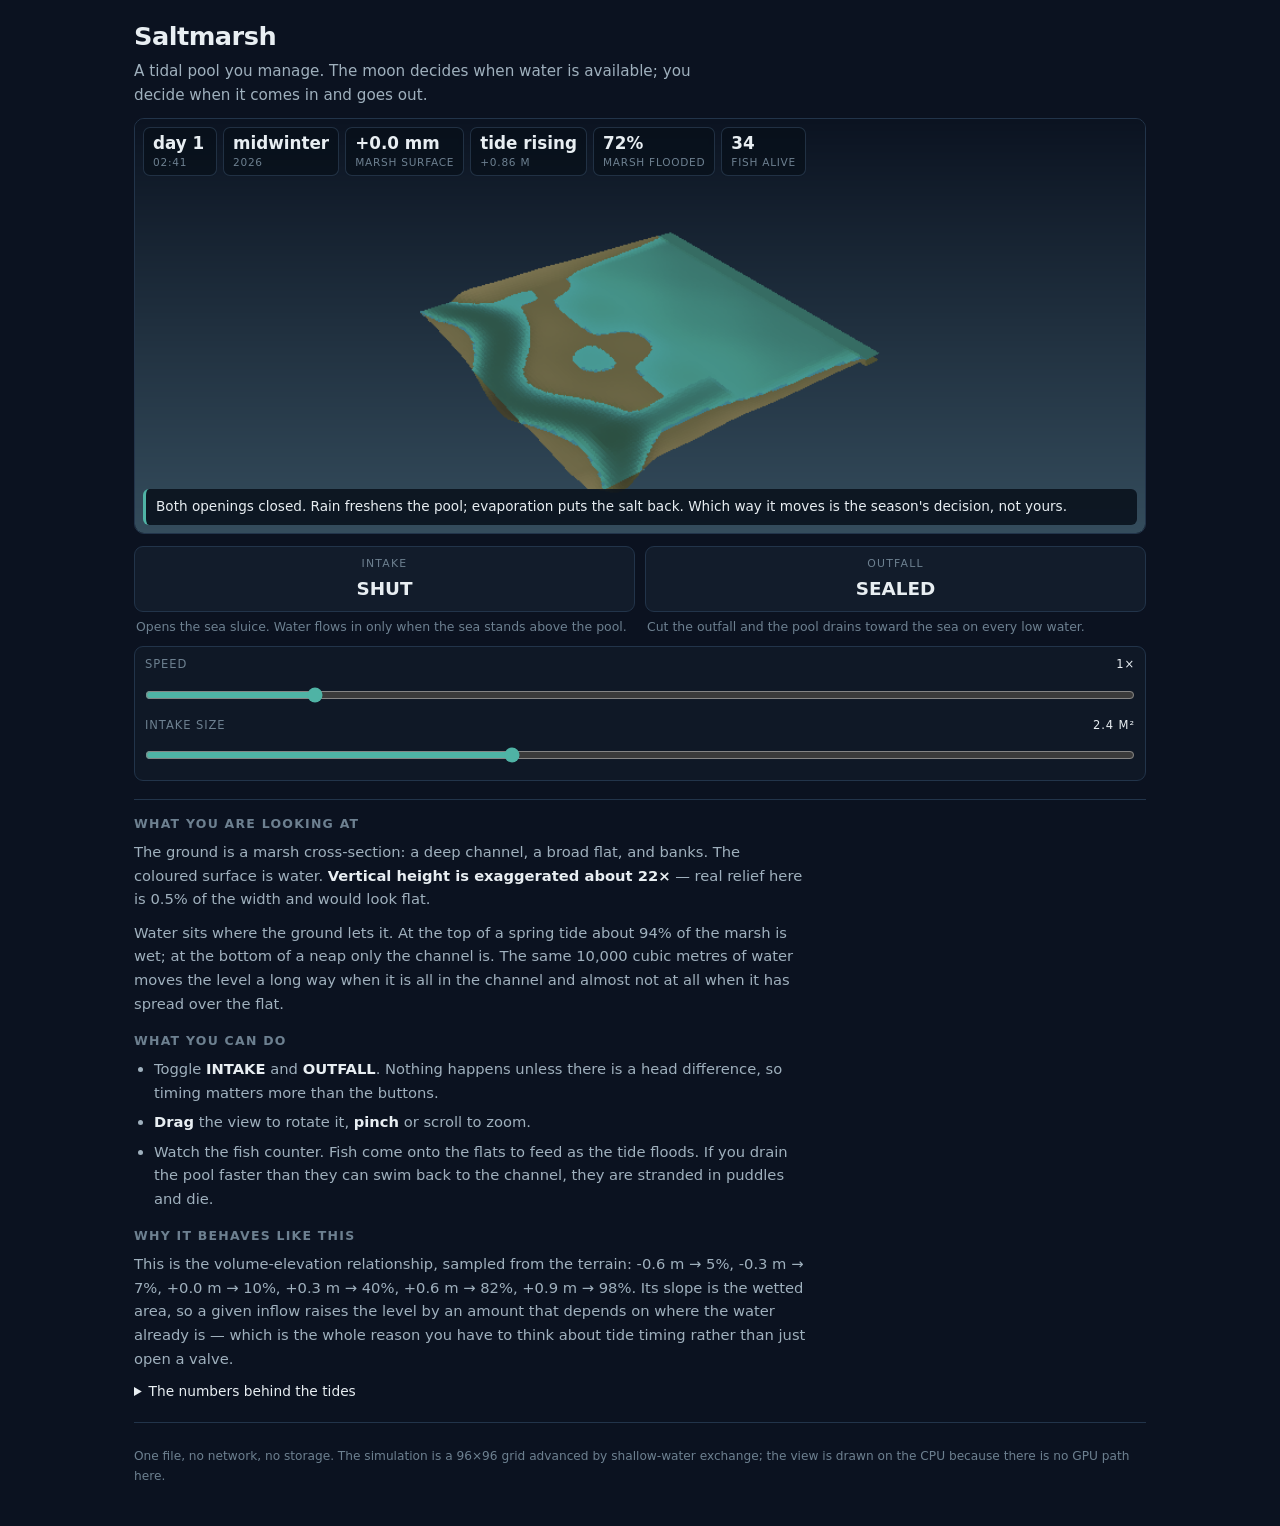
==== commit 8651bfe5: "docs: capture the card image at 2:1, with a hook to hide the caption docs/desktop.png had regressed " ====
--- a/index.html
+++ b/index.html
@@ -129,6 +129,11 @@
 #hint.warn { border-left-color: var(--warn); }
 #hint.bad { border-left-color: var(--danger); }
 #hint:empty { display: none; }
+
+/* Capture mode: the front-page image is of the marsh, not of a moment's
+   narration. app.js toggles this on <html> so the overlay disappears without
+   any element being removed from the document. */
+html.card-capture [data-card-suppress] { display: none; }
 
 #controls {
   display: grid;
@@ -268,7 +273,10 @@
       <div class="stat"><b id="fishLabel">0</b><span>fish alive</span></div>
     </div>
 
-    <div id="hint" role="status"></div>
+    <!-- data-card-suppress: hidden when capturing the front-page image, because a
+         caption about one transient state has no business being part of a
+         permanent picture of the app. See the capture recipe in README.md. -->
+    <div id="hint" role="status" data-card-suppress></div>
   </div>
 
   <section id="controls" aria-label="Sluice controls">
@@ -2576,6 +2584,23 @@
 
 // Exposed for the tests only: they need to drive the sim deterministically
 // rather than race the animation clock.
+/**
+ * Hide the overlay chrome so the front-page image is a picture of the marsh.
+ *
+ * The showcase crops this project's README image to 2:1 for its card. When the
+ * source was a whole page, that crop landed on the caption bar and the card
+ * advertised a sentence of narration instead of the simulation. Removing the
+ * overlay for capture -- rather than cropping harder -- is what makes the source
+ * say what the card needs it to say.
+ *
+ * Exposed as a method on the bridge rather than as a URL parameter: the artifact
+ * is one file served from a sandboxed opaque origin, and a query string would be
+ * a second input the rest of the app would have to reason about.
+ */
+function setCardCapture(enabled) {
+  document.documentElement.classList.toggle('card-capture', enabled);
+}
+
 window.__saltmarsh = {
   state,
   camera,
@@ -2585,6 +2610,7 @@
   fitZoom,
   ground,
   paintView,
+  setCardCapture,
   /**
    * Projection for the tests, taking elevation in METRES and resolving the world
    * scale itself.
